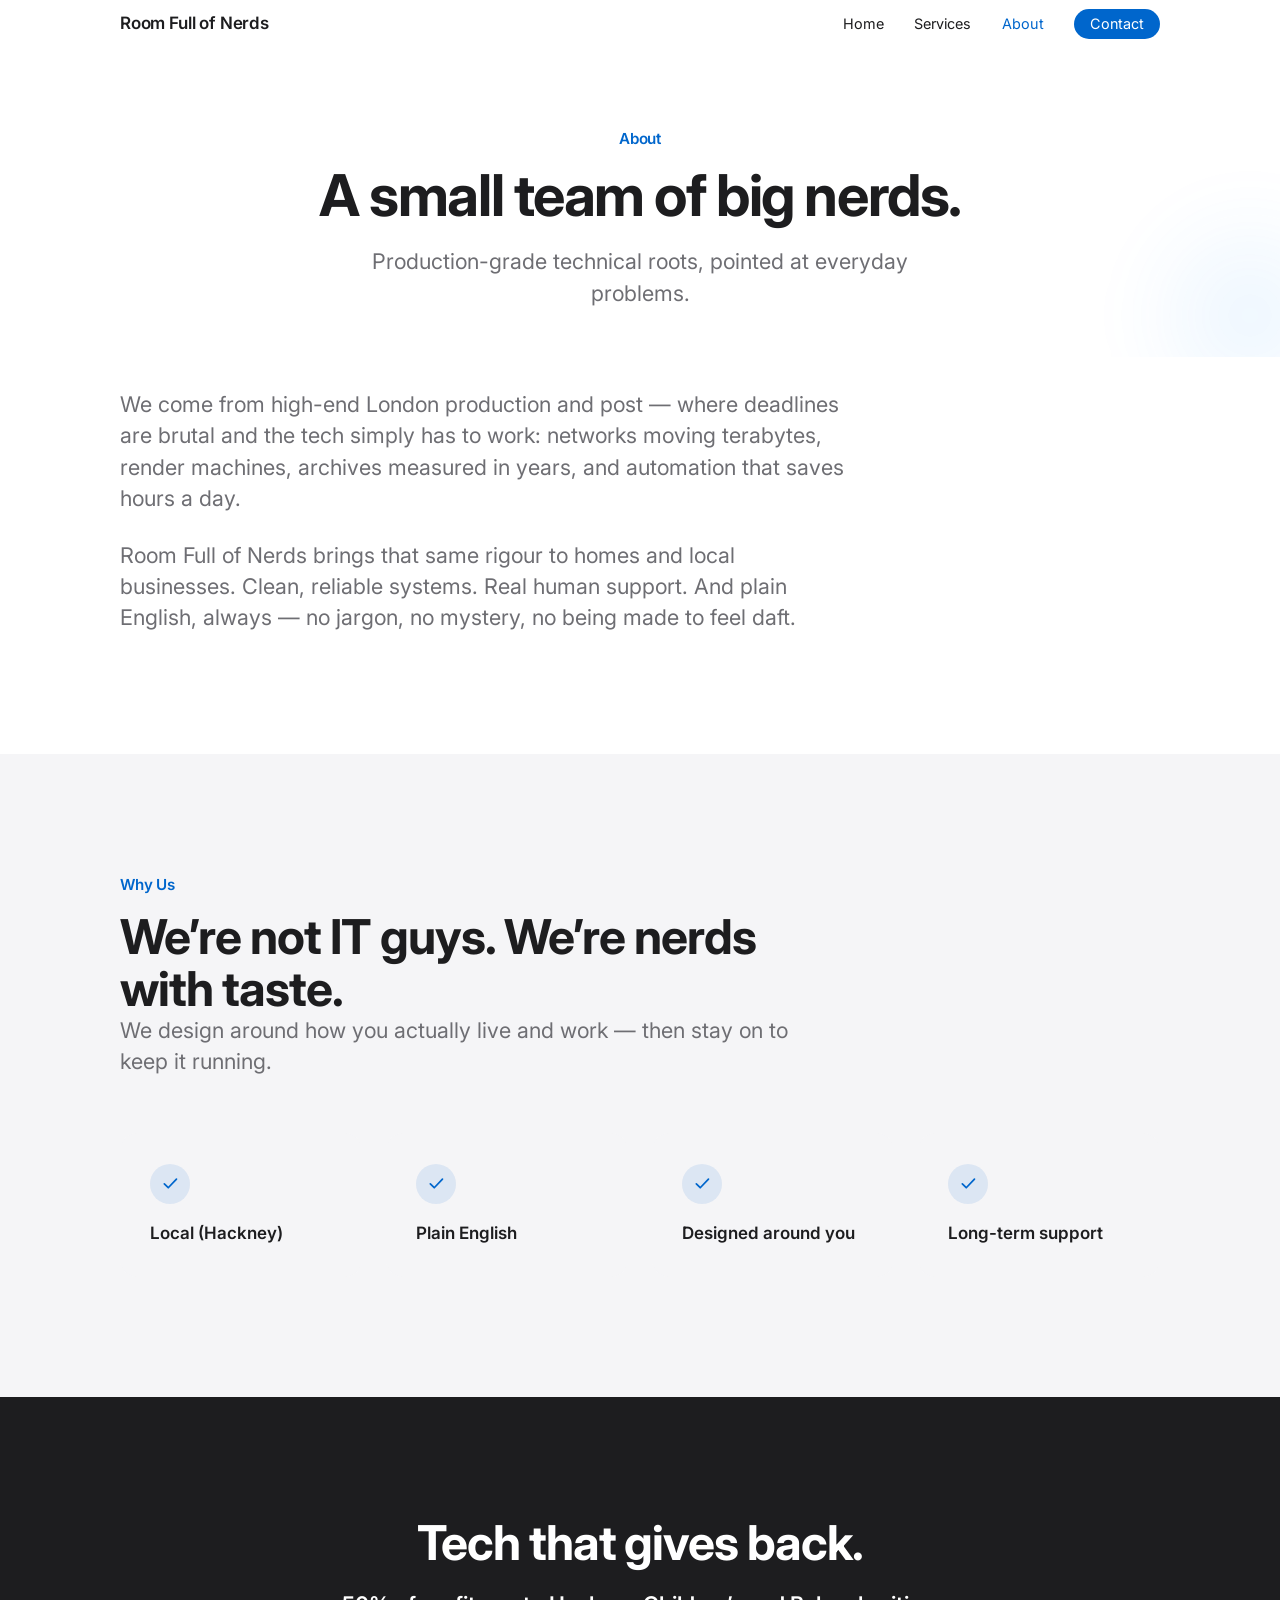
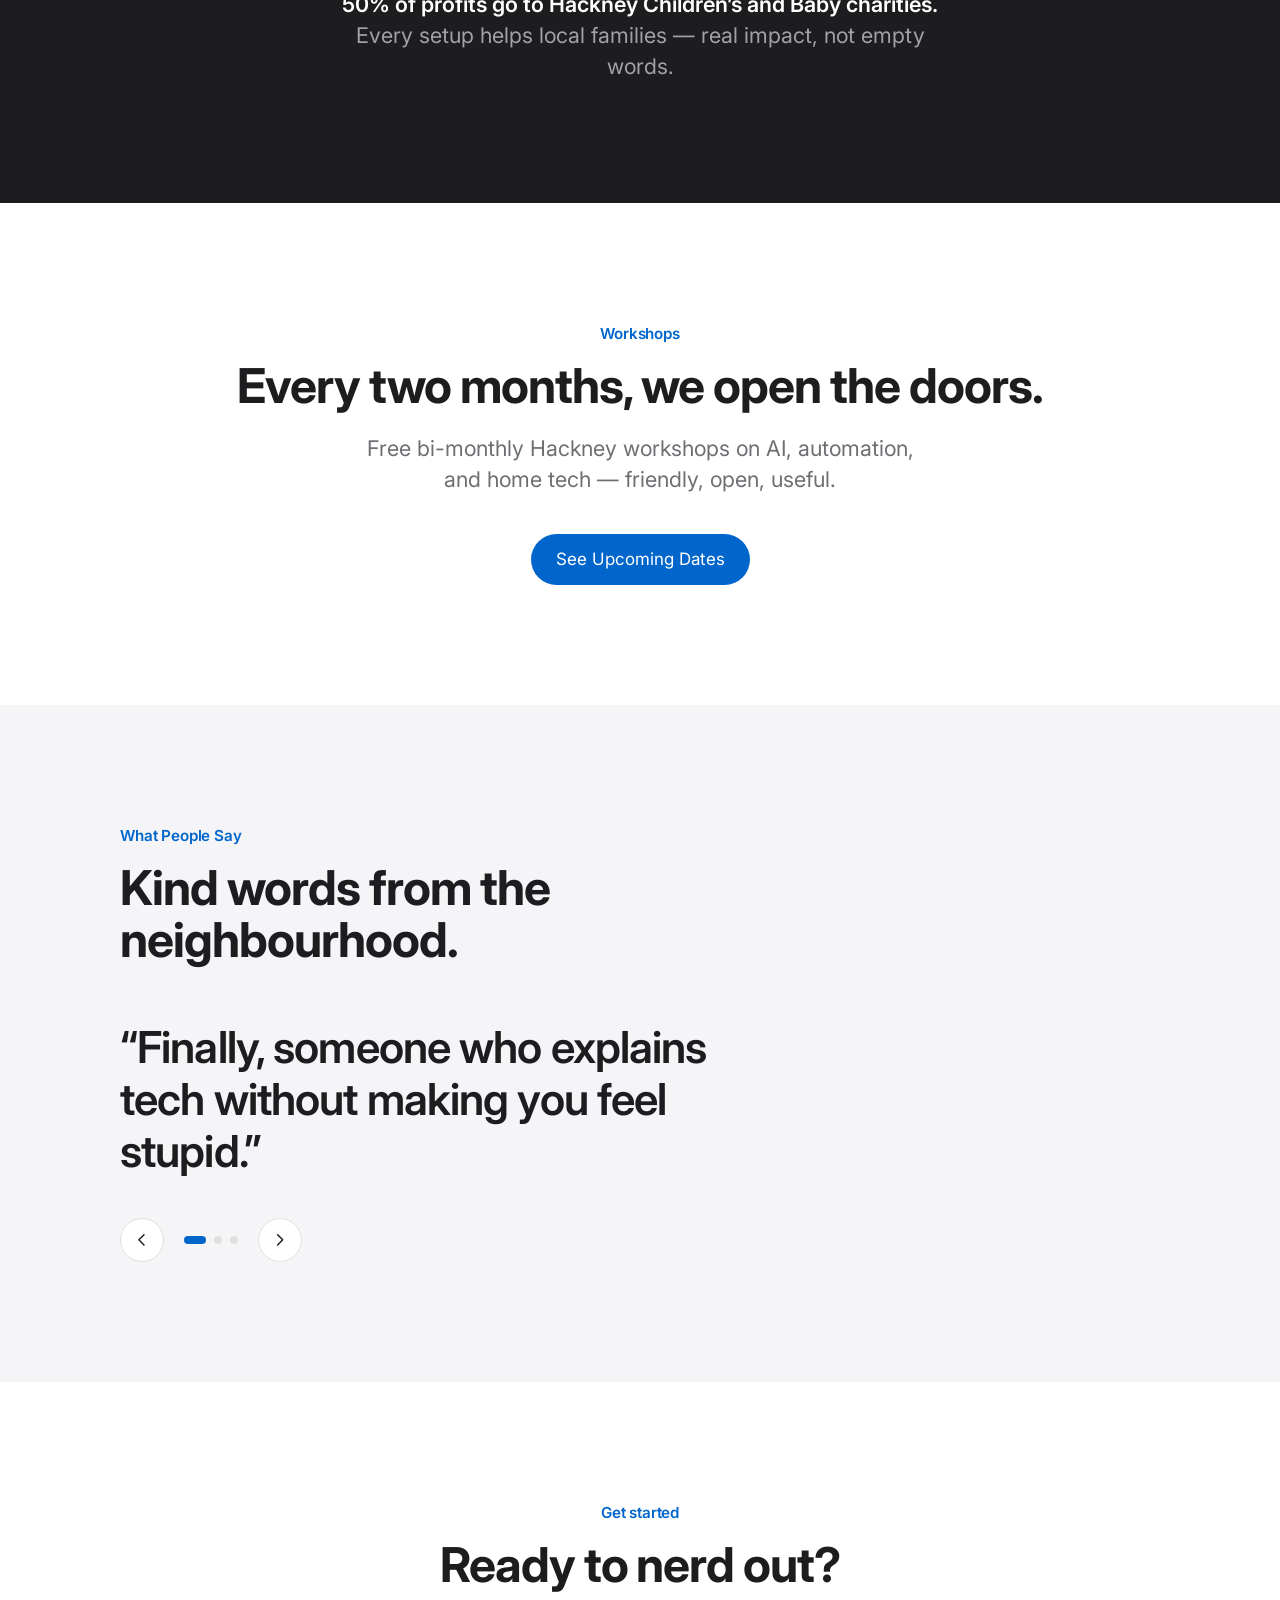
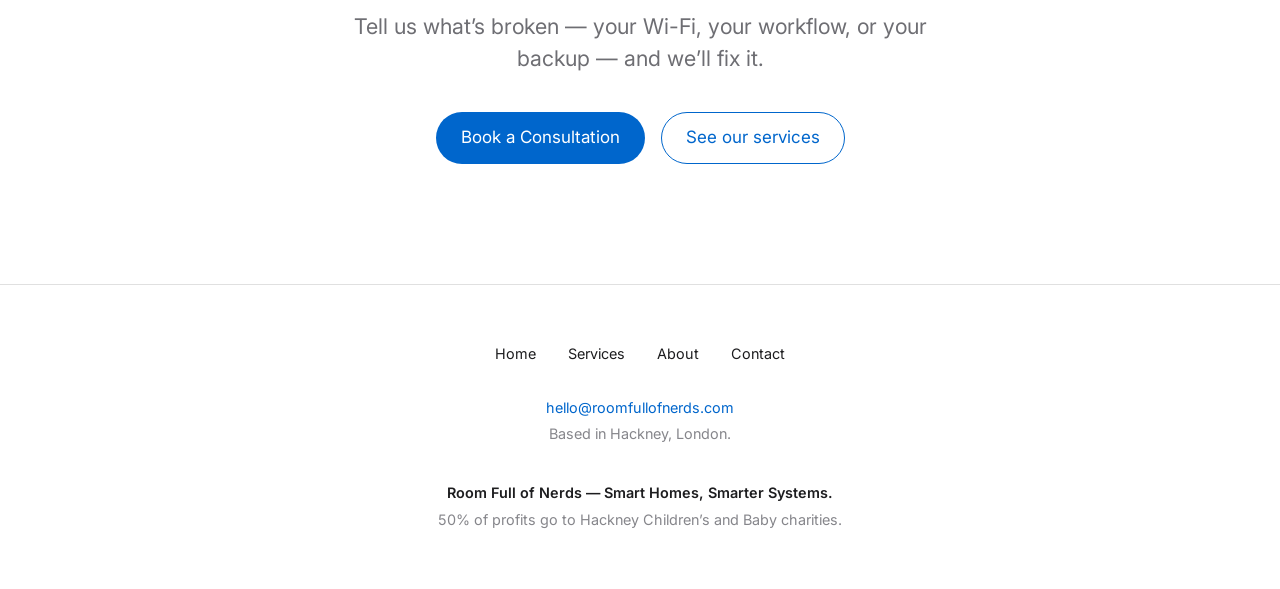
==== about.html @ 103b5fba "Multi-page rebuild: expanded services (archiving, workstations, custom apps, AI), scroll-driven moti" ====
<!DOCTYPE html>
<html lang="en-GB">
<head>
<meta charset="UTF-8">
<meta name="viewport" content="width=device-width, initial-scale=1.0">
<title>About — Room Full of Nerds</title>
<meta name="description" content="A small Hackney team with production-grade technical roots — networks, storage, archiving, workstations and automation — now serving homes and local businesses.">
<link rel="preconnect" href="https://fonts.googleapis.com">
<link rel="preconnect" href="https://fonts.gstatic.com" crossorigin>
<link href="https://fonts.googleapis.com/css2?family=Inter:wght@400;600;700&display=swap" rel="stylesheet">
<link rel="stylesheet" href="styles.css">
</head>
<body>
<div class="scroll-progress" aria-hidden="true"></div>

<nav class="site-nav" aria-label="Main">
  <div class="container">
    <a href="index.html" class="logo">Room Full of Nerds</a>
    <button class="nav-toggle" type="button" aria-expanded="false" aria-controls="nav-links">Menu</button>
    <ul class="nav-links" id="nav-links">
      <li><a href="index.html">Home</a></li>
      <li><a href="services.html">Services</a></li>
      <li><a href="about.html" class="active">About</a></li>
      <li><a href="contact.html" class="nav-cta">Contact</a></li>
    </ul>
  </div>
</nav>

<main>

  <header class="page-header">
    <div class="orb orb-2" data-parallax="0.16" aria-hidden="true"></div>
    <div class="container" style="position: relative; z-index: 2">
      <p class="eyebrow" data-reveal>About</p>
      <h1 data-reveal>A small team of big nerds.</h1>
      <p class="lead" data-reveal>Production-grade technical roots, pointed at everyday problems.</p>
    </div>
  </header>

  <section class="bg-canvas" style="padding-top: 2rem">
    <div class="container">
      <div style="max-width: 46rem">
        <p class="lead" data-reveal="left" style="margin-bottom: 1.6rem">We come from high-end London production and post — where deadlines are brutal and the tech simply has to work: networks moving terabytes, render machines, archives measured in years, and automation that saves hours a day.</p>
        <p class="lead" data-reveal="left">Room Full of Nerds brings that same rigour to homes and local businesses. Clean, reliable systems. Real human support. And plain English, always — no jargon, no mystery, no being made to feel daft.</p>
      </div>
    </div>
  </section>

  <section class="bg-parchment">
    <div class="container">
      <div class="section-head" data-reveal>
        <p class="eyebrow">Why Us</p>
        <h2>We’re not IT guys. We’re nerds with taste.</h2>
        <p class="lead">We design around how you actually live and work — then stay on to keep it running.</p>
      </div>
      <ul class="highlights" data-reveal-group>
        <li class="highlight-item">
          <span class="tick"><svg viewBox="0 0 24 24" fill="none" stroke="currentColor" stroke-width="2" stroke-linecap="round" stroke-linejoin="round" aria-hidden="true"><path d="M5 12.5l4.5 4.5L19 7"/></svg></span>
          <span>Local (Hackney)</span>
        </li>
        <li class="highlight-item">
          <span class="tick"><svg viewBox="0 0 24 24" fill="none" stroke="currentColor" stroke-width="2" stroke-linecap="round" stroke-linejoin="round" aria-hidden="true"><path d="M5 12.5l4.5 4.5L19 7"/></svg></span>
          <span>Plain English</span>
        </li>
        <li class="highlight-item">
          <span class="tick"><svg viewBox="0 0 24 24" fill="none" stroke="currentColor" stroke-width="2" stroke-linecap="round" stroke-linejoin="round" aria-hidden="true"><path d="M5 12.5l4.5 4.5L19 7"/></svg></span>
          <span>Designed around you</span>
        </li>
        <li class="highlight-item">
          <span class="tick"><svg viewBox="0 0 24 24" fill="none" stroke="currentColor" stroke-width="2" stroke-linecap="round" stroke-linejoin="round" aria-hidden="true"><path d="M5 12.5l4.5 4.5L19 7"/></svg></span>
          <span>Long-term support</span>
        </li>
      </ul>
    </div>
  </section>

  <section class="tile-section on-dark">
    <div class="container" data-reveal>
      <h2>Tech that gives back.</h2>
      <p class="lead"><strong>50% of profits go to Hackney Children’s and Baby charities.</strong> Every setup helps local families — real impact, not empty words.</p>
    </div>
  </section>

  <section class="band bg-canvas">
    <div class="container" data-reveal>
      <p class="eyebrow">Workshops</p>
      <h2>Every two months, we open the doors.</h2>
      <p class="lead">Free bi-monthly Hackney workshops on AI, automation, and home tech — friendly, open, useful.</p>
      <!-- TODO: link to the real dates page (Luma / Eventbrite / Meetup) -->
      <a href="contact.html" class="btn btn-primary">See Upcoming Dates</a>
    </div>
  </section>

  <section class="bg-parchment">
    <div class="container">
      <div class="section-head" data-reveal>
        <p class="eyebrow">What People Say</p>
        <h2>Kind words from the neighbourhood.</h2>
      </div>
      <!-- PLACEHOLDER COPY. Replace with real client quotes (first name + area) before launch. -->
      <div class="carousel" role="region" aria-roledescription="carousel" aria-label="Testimonials" data-reveal>
        <div class="carousel-track" tabindex="0">
          <figure class="slide" role="group" aria-roledescription="slide" aria-label="1 of 3">
            <blockquote>“Finally, someone who explains tech without making you feel stupid.”</blockquote>
          </figure>
          <figure class="slide" role="group" aria-roledescription="slide" aria-label="2 of 3">
            <blockquote>“They fixed our Wi-Fi and taught us AI in one afternoon.”</blockquote>
          </figure>
          <figure class="slide" role="group" aria-roledescription="slide" aria-label="3 of 3">
            <blockquote>“Hackney needed this — local, human, and actually useful.”</blockquote>
          </figure>
        </div>
        <div class="carousel-controls">
          <button class="carousel-btn" type="button" data-dir="-1" aria-label="Previous quote"><svg viewBox="0 0 24 24" fill="none" stroke="currentColor" stroke-width="2" stroke-linecap="round" stroke-linejoin="round" aria-hidden="true"><path d="M15 5l-7 7 7 7"/></svg></button>
          <div class="carousel-dots">
            <button type="button" aria-label="Quote 1" aria-current="true"></button>
            <button type="button" aria-label="Quote 2" aria-current="false"></button>
            <button type="button" aria-label="Quote 3" aria-current="false"></button>
          </div>
          <button class="carousel-btn" type="button" data-dir="1" aria-label="Next quote"><svg viewBox="0 0 24 24" fill="none" stroke="currentColor" stroke-width="2" stroke-linecap="round" stroke-linejoin="round" aria-hidden="true"><path d="M9 5l7 7-7 7"/></svg></button>
        </div>
      </div>
    </div>
  </section>

  <section class="band bg-canvas">
    <div class="container" data-reveal>
      <p class="eyebrow">Get started</p>
      <h2>Ready to nerd out?</h2>
      <p class="lead">Tell us what’s broken — your Wi-Fi, your workflow, or your backup — and we’ll fix it.</p>
      <div class="button-group" style="justify-content: center">
        <a href="contact.html" class="btn btn-primary">Book a Consultation</a>
        <a href="services.html" class="btn btn-outline">See our services</a>
      </div>
    </div>
  </section>

</main>

<footer>
  <div class="container">
    <nav aria-label="Footer">
      <ul class="footer-links">
        <li><a href="index.html">Home</a></li>
        <li><a href="services.html">Services</a></li>
        <li><a href="about.html">About</a></li>
        <li><a href="contact.html">Contact</a></li>
      </ul>
    </nav>
    <p><a class="footer-email" href="mailto:hello@roomfullofnerds.com">hello@roomfullofnerds.com</a></p>
    <p>Based in Hackney, London.</p>
    <p class="tagline"><strong>Room Full of Nerds — Smart Homes, Smarter Systems.</strong><br>50% of profits go to Hackney Children’s and Baby charities.</p>
  </div>
</footer>

<script src="app.js"></script>
</body>
</html>
---- styles.css ----
/* ===== Room Full of Nerds — shared styles (Apple HIG + scroll motion) ===== */
:root {
  --blue: #0066cc;
  --blue-focus: #0071e3;
  --blue-on-dark: #2997ff;
  --ink: #1d1d1f;
  --ink-muted: #6e6e73;
  --ink-faint: #86868b;
  --canvas: #ffffff;
  --parchment: #f5f5f7;
  --pearl: #fafafc;
  --tile: #1d1d1f;
  --hairline: #e0e0e0;
  --divider: #f0f0f0;
  --on-dark: #ffffff;
  --on-dark-muted: #a1a1a6;

  --font: -apple-system, BlinkMacSystemFont, 'SF Pro Display', 'Inter', system-ui, sans-serif;
  --max: 1120px;
  --gutter: 2.5rem;
  --section-y: 7.5rem;
  --nav-h: 48px;
  --r-card: 18px;
  --r-lg: 24px;
  --pill: 999px;
  --ease: cubic-bezier(0.25, 0.1, 0.25, 1);
}

*, *::before, *::after { margin: 0; padding: 0; box-sizing: border-box; }
html { scroll-padding-top: calc(var(--nav-h) + 12px); -webkit-text-size-adjust: 100%; }
@media (prefers-reduced-motion: no-preference) { html { scroll-behavior: smooth; } }
body {
  font-family: var(--font);
  font-size: 17px;
  line-height: 1.5;
  color: var(--ink);
  background: var(--canvas);
  -webkit-font-smoothing: antialiased;
  overflow-x: hidden;
}
img { display: block; max-width: 100%; }
ul, ol { list-style: none; }
a { color: var(--blue); }
a:focus-visible, button:focus-visible, summary:focus-visible, [tabindex]:focus-visible {
  outline: 2px solid var(--blue-focus);
  outline-offset: 3px;
  border-radius: 4px;
}

.container { width: 100%; max-width: var(--max); margin: 0 auto; padding: 0 var(--gutter); }
section { position: relative; padding: var(--section-y) 0; }

h1, h2, h3 { color: var(--ink); }
h2 { font-size: clamp(2rem, 4vw, 3rem); font-weight: 700; line-height: 1.08; letter-spacing: -0.021em; }
h3 { font-size: 1.3rem; font-weight: 600; letter-spacing: -0.01em; }
.eyebrow { font-size: 0.95rem; font-weight: 600; letter-spacing: -0.01em; color: var(--blue); margin-bottom: 0.9rem; }
.lead { font-size: clamp(1.15rem, 2vw, 1.35rem); font-weight: 400; line-height: 1.45; color: var(--ink-muted); }
.section-head { max-width: 42rem; margin-bottom: 3.5rem; }

/* ===== Scroll progress bar ===== */
.scroll-progress {
  position: fixed; top: 0; left: 0;
  height: 3px; width: 100%;
  background: var(--blue);
  transform: scaleX(0); transform-origin: left;
  z-index: 1100;
  will-change: transform;
}

/* ===== Flourishing scroll reveals ===== */
[data-reveal], [data-reveal-group] > * {
  opacity: 0;
  transform: translateY(30px) scale(0.985);
  transition: opacity 0.75s var(--ease), transform 0.75s var(--ease), filter 0.75s var(--ease);
  filter: blur(6px);
}
[data-reveal="left"] { transform: translateX(-46px); }
[data-reveal="right"] { transform: translateX(46px); }
[data-reveal="up"] { transform: translateY(46px); }
[data-reveal].in, [data-reveal-group].in > * { opacity: 1; transform: none; filter: none; }
[data-reveal-group].in > *:nth-child(2) { transition-delay: 0.08s; }
[data-reveal-group].in > *:nth-child(3) { transition-delay: 0.16s; }
[data-reveal-group].in > *:nth-child(4) { transition-delay: 0.24s; }
[data-reveal-group].in > *:nth-child(5) { transition-delay: 0.32s; }
[data-reveal-group].in > *:nth-child(6) { transition-delay: 0.40s; }
[data-reveal-group].in > *:nth-child(7) { transition-delay: 0.48s; }
[data-reveal-group].in > *:nth-child(8) { transition-delay: 0.56s; }
[data-reveal-group].in > *:nth-child(9) { transition-delay: 0.64s; }

/* parallax layers get their transform from JS; keep them promoted */
[data-parallax] { will-change: transform; }

@media (prefers-reduced-motion: reduce) {
  [data-reveal], [data-reveal-group] > * { opacity: 1 !important; transform: none !important; filter: none !important; transition: none !important; }
  [data-parallax] { transform: none !important; }
  .scroll-progress { display: none; }
}

/* ===== Buttons ===== */
.button-group { display: flex; flex-wrap: wrap; gap: 1rem; }
.btn {
  display: inline-flex; align-items: center; gap: 0.5rem;
  padding: 0.75rem 1.5rem;
  border: 1px solid transparent; border-radius: var(--pill);
  font-size: 1.0625rem; font-weight: 400; text-decoration: none; cursor: pointer;
  transition: background-color 0.2s var(--ease), color 0.2s var(--ease), border-color 0.2s var(--ease), transform 0.15s var(--ease);
}
.btn:active { transform: scale(0.96); }
.btn-primary { background: var(--blue); color: #fff; }
.btn-primary:hover { background: var(--blue-focus); }
.btn-outline { background: transparent; color: var(--blue); border-color: var(--blue); }
.btn-outline:hover { background: rgba(0, 102, 204, 0.06); }
.link-cta { color: var(--blue); font-size: 1.0625rem; font-weight: 400; text-decoration: none; }
.link-cta:hover { text-decoration: underline; }
.on-dark .btn-primary { background: var(--blue); color: #fff; }
.on-dark .btn-outline { color: #fff; border-color: rgba(255, 255, 255, 0.4); }
.on-dark .btn-outline:hover { background: rgba(255, 255, 255, 0.1); border-color: #fff; }

/* ===== Nav ===== */
.site-nav {
  position: fixed; top: 0; left: 0; right: 0; z-index: 1000;
  background: rgba(255, 255, 255, 0.72);
  -webkit-backdrop-filter: saturate(180%) blur(20px);
  backdrop-filter: saturate(180%) blur(20px);
  border-bottom: 1px solid transparent;
  transition: border-color 0.3s var(--ease), background-color 0.3s var(--ease);
}
.site-nav.is-scrolled { border-bottom-color: var(--hairline); background: rgba(255, 255, 255, 0.86); }
.site-nav .container { height: var(--nav-h); display: flex; align-items: center; justify-content: space-between; }
.logo { font-size: 1.0625rem; font-weight: 600; letter-spacing: -0.01em; color: var(--ink); text-decoration: none; }
.nav-links { display: flex; align-items: center; gap: 1.9rem; }
.nav-links a { font-size: 0.9rem; font-weight: 400; color: var(--ink); text-decoration: none; transition: color 0.2s var(--ease); }
.nav-links a:hover, .nav-links a.active { color: var(--blue); }
.nav-links .nav-cta { color: #fff; background: var(--blue); border-radius: var(--pill); padding: 0.4rem 1rem; }
.nav-links .nav-cta:hover { background: var(--blue-focus); color: #fff; }
.nav-links .nav-cta.active { color: #fff; }
.nav-toggle {
  display: none; align-items: center; height: 2.25rem; padding: 0 0.9rem;
  background: transparent; border: 1px solid var(--hairline); border-radius: var(--pill);
  color: var(--ink); font: 400 0.85rem/1 var(--font); cursor: pointer;
}

/* ===== Hero ===== */
.hero { padding-top: calc(var(--nav-h) + 5rem); padding-bottom: 5rem; text-align: center; background: var(--canvas); overflow: hidden; }
.hero-inner { display: flex; flex-direction: column; align-items: center; position: relative; z-index: 2; }
.hero h1 { font-size: clamp(2.6rem, 6.2vw, 4.5rem); font-weight: 700; line-height: 1.05; letter-spacing: -0.027em; max-width: 18ch; }
.hero .lead { margin: 1.4rem 0 0; max-width: 36rem; }
.hero .button-group { margin-top: 2.2rem; justify-content: center; align-items: center; }
.hero-media {
  margin-top: 4rem; width: 100%; max-width: 980px; aspect-ratio: 3 / 1.55;
  border-radius: var(--r-lg); overflow: hidden; background: var(--parchment);
  box-shadow: 0 30px 60px -24px rgba(0, 0, 0, 0.35); position: relative;
}
.hero-media .photo-placeholder {
  position: absolute; inset: 0; display: flex; align-items: center; justify-content: center;
  padding: 1rem; font-size: 0.8rem; color: var(--ink-faint); text-align: center;
}
.hero-media img { position: relative; width: 100%; height: 120%; object-fit: cover; object-position: center 42%; }
/* decorative parallax orbs */
.orb { position: absolute; border-radius: 50%; filter: blur(30px); opacity: 0.5; z-index: 0; pointer-events: none; }
.orb-1 { width: 320px; height: 320px; top: 2rem; left: -120px; background: radial-gradient(circle, rgba(0,102,204,0.22), transparent 70%); }
.orb-2 { width: 260px; height: 260px; top: 10rem; right: -100px; background: radial-gradient(circle, rgba(41,151,255,0.18), transparent 70%); }

/* ===== Two-column cards (Residential / Commercial) ===== */
.two-column { display: grid; grid-template-columns: 1fr 1fr; gap: 1.5rem; }
.wwd-card { background: var(--canvas); border: 1px solid var(--hairline); border-radius: var(--r-card); padding: 2.25rem; }
.wwd-card .wwd-tag { font-size: 0.8rem; font-weight: 600; letter-spacing: 0.02em; text-transform: uppercase; color: var(--blue); }
.wwd-card h3 { margin: 0.5rem 0 1.25rem; font-size: 1.5rem; }
.wwd-card li { display: flex; align-items: flex-start; gap: 0.75rem; padding: 0.85rem 0; border-top: 1px solid var(--divider); font-size: 1.0625rem; }
.wwd-card li:first-of-type { border-top: 0; }
.wwd-card li svg { flex-shrink: 0; width: 1.15rem; height: 1.15rem; margin-top: 0.15rem; color: var(--blue); }

/* ===== Highlights ===== */
.highlights { display: grid; grid-template-columns: repeat(4, 1fr); gap: 1.5rem; margin-top: 3.5rem; }
.highlight-item {
  display: flex; flex-direction: column; gap: 1.1rem; padding: 1.9rem;
  background: var(--parchment); border-radius: var(--r-card);
  font-size: 1.0625rem; font-weight: 600;
}
.highlight-item .tick {
  display: flex; align-items: center; justify-content: center;
  width: 2.5rem; height: 2.5rem; border-radius: var(--pill);
  background: rgba(0, 102, 204, 0.1); color: var(--blue);
}
.highlight-item .tick svg { width: 1.3rem; height: 1.3rem; }

/* ===== Services grid (3 across) ===== */
.services-grid { display: grid; grid-template-columns: repeat(3, 1fr); gap: 1.5rem; }
.service-card {
  padding: 2.25rem; background: var(--canvas); border: 1px solid var(--hairline); border-radius: var(--r-card);
  transition: border-color 0.25s var(--ease), background-color 0.25s var(--ease), transform 0.25s var(--ease);
}
.service-card:hover { border-color: #d2d2d7; background: var(--pearl); transform: translateY(-4px); }
.service-card .icon { display: block; margin-bottom: 1.5rem; color: var(--blue); }
.service-card .icon svg { width: 2rem; height: 2rem; }
.service-card h3 { margin-bottom: 0.5rem; }
.service-card p { color: var(--ink-muted); font-size: 1.0625rem; }

/* ===== Dark statement tile ===== */
.tile-section { background: var(--tile); color: var(--on-dark); text-align: center; }
.tile-section h2 { color: var(--on-dark); margin-bottom: 1.25rem; }
.tile-section .lead { max-width: 40rem; margin: 0 auto; color: var(--on-dark-muted); }
.tile-section .lead strong { color: var(--on-dark); font-weight: 600; }

/* ===== Steps ===== */
.steps { position: relative; display: grid; grid-template-columns: repeat(4, 1fr); gap: 2rem; }
.steps::before { content: ''; position: absolute; top: 28px; left: 12%; right: 12%; height: 1px; background: var(--hairline); z-index: 0; }
.step { position: relative; z-index: 1; text-align: center; }
.step-number {
  display: flex; align-items: center; justify-content: center;
  width: 56px; height: 56px; margin: 0 auto 1.25rem; border-radius: var(--pill);
  background: var(--canvas); border: 1px solid var(--blue); color: var(--blue);
  font-size: 1.25rem; font-weight: 600;
}
.step h3 { font-size: 1.1rem; }

/* ===== Centered band ===== */
.band { text-align: center; }
.band .lead { max-width: 36rem; margin: 1.3rem auto 2.4rem; }

/* ===== Testimonials ===== */
.carousel { margin-top: 1rem; }
.carousel-track { display: flex; overflow-x: auto; scroll-snap-type: x mandatory; overscroll-behavior-x: contain; scrollbar-width: none; }
.carousel-track::-webkit-scrollbar { display: none; }
.slide { flex: 0 0 100%; scroll-snap-align: start; padding-right: 1rem; }
.slide blockquote { max-width: 24ch; font-size: clamp(1.7rem, 3.6vw, 2.75rem); font-weight: 600; line-height: 1.18; letter-spacing: -0.02em; color: var(--ink); }
.carousel-controls { display: flex; align-items: center; gap: 1.25rem; margin-top: 2.5rem; }
.carousel-btn {
  display: inline-flex; align-items: center; justify-content: center; width: 2.75rem; height: 2.75rem;
  background: var(--canvas); border: 1px solid var(--hairline); border-radius: var(--pill); color: var(--ink);
  cursor: pointer; transition: border-color 0.2s var(--ease), color 0.2s var(--ease);
}
.carousel-btn svg { width: 1.1rem; height: 1.1rem; }
.carousel-btn:hover { border-color: var(--blue); color: var(--blue); }
.carousel-dots { display: flex; gap: 0.5rem; }
.carousel-dots button { width: 8px; height: 8px; border: 0; border-radius: var(--pill); background: var(--hairline); cursor: pointer; transition: width 0.25s var(--ease), background-color 0.25s var(--ease); }
.carousel-dots button[aria-current='true'] { width: 22px; background: var(--blue); }

/* ===== FAQ ===== */
.faq-list { max-width: 46rem; }
.faq-item { border-top: 1px solid var(--hairline); }
.faq-item:last-child { border-bottom: 1px solid var(--hairline); }
.faq-item summary {
  list-style: none; cursor: pointer; padding: 1.5rem 0;
  display: flex; justify-content: space-between; align-items: center; gap: 1.5rem;
  font-size: 1.2rem; font-weight: 600; color: var(--ink);
}
.faq-item summary::-webkit-details-marker { display: none; }
.faq-item summary .plus { flex-shrink: 0; width: 1.4rem; height: 1.4rem; color: var(--blue); transition: transform 0.25s var(--ease); }
.faq-item[open] summary .plus { transform: rotate(45deg); }
.faq-item p { padding: 0 0 1.6rem; font-size: 1.0625rem; line-height: 1.6; color: var(--ink-muted); max-width: 56ch; }

/* ===== Page header (interior pages) ===== */
.page-header { padding-top: calc(var(--nav-h) + 5rem); padding-bottom: 3rem; text-align: center; }
.page-header h1 { font-size: clamp(2.4rem, 5vw, 3.6rem); font-weight: 700; letter-spacing: -0.025em; line-height: 1.05; }
.page-header .lead { margin: 1.3rem auto 0; max-width: 40rem; }

/* ===== Alternating section backgrounds ===== */
.bg-parchment { background: var(--parchment); }
.bg-canvas { background: var(--canvas); }

/* ===== Footer ===== */
footer { padding: 3.5rem 0; background: var(--canvas); border-top: 1px solid var(--hairline); color: var(--ink-faint); text-align: center; font-size: 0.9rem; line-height: 1.8; }
.footer-links { display: flex; flex-wrap: wrap; justify-content: center; gap: 0.75rem 2rem; margin-bottom: 1.75rem; }
.footer-links a { color: var(--ink); font-size: 0.9rem; text-decoration: none; }
.footer-links a:hover { color: var(--blue); }
.footer-email { color: var(--blue); text-decoration: none; }
.tagline { margin-top: 2rem; font-size: 0.9rem; line-height: 1.9; color: var(--ink-faint); }
.tagline strong { color: var(--ink); font-weight: 600; }

/* ===== Tablet ===== */
@media (max-width: 968px) {
  :root { --gutter: 1.75rem; --section-y: 5rem; }
  .section-head { margin-bottom: 2.5rem; }
  .two-column { grid-template-columns: 1fr; }
  .highlights { grid-template-columns: 1fr 1fr; }
  .services-grid { grid-template-columns: 1fr 1fr; }
  .steps { gap: 1.5rem; }
  .steps::before { display: none; }
}

/* ===== Phone ===== */
@media (max-width: 720px) {
  :root { --gutter: 1.25rem; }
  .nav-toggle { display: inline-flex; }
  .nav-links {
    display: none; position: absolute; top: 100%; left: 0; right: 0;
    flex-direction: column; align-items: stretch; gap: 0;
    padding: 0.5rem var(--gutter) 1rem;
    background: rgba(255, 255, 255, 0.96);
    -webkit-backdrop-filter: blur(20px); backdrop-filter: blur(20px);
    border-bottom: 1px solid var(--hairline);
  }
  .site-nav.is-open .nav-links { display: flex; }
  .nav-links a { padding: 0.85rem 0; border-top: 1px solid var(--divider); font-size: 1.05rem; }
  .nav-links .nav-cta { margin-top: 0.75rem; text-align: center; border-top: 0; }
  .hero-media { aspect-ratio: 3 / 2.4; }
  .highlights, .services-grid { grid-template-columns: 1fr; }
  .steps { grid-template-columns: 1fr; gap: 1rem; }
  .step { display: flex; align-items: center; gap: 1.1rem; text-align: left; }
  .step-number { flex-shrink: 0; margin: 0; }
  .orb { display: none; }
}
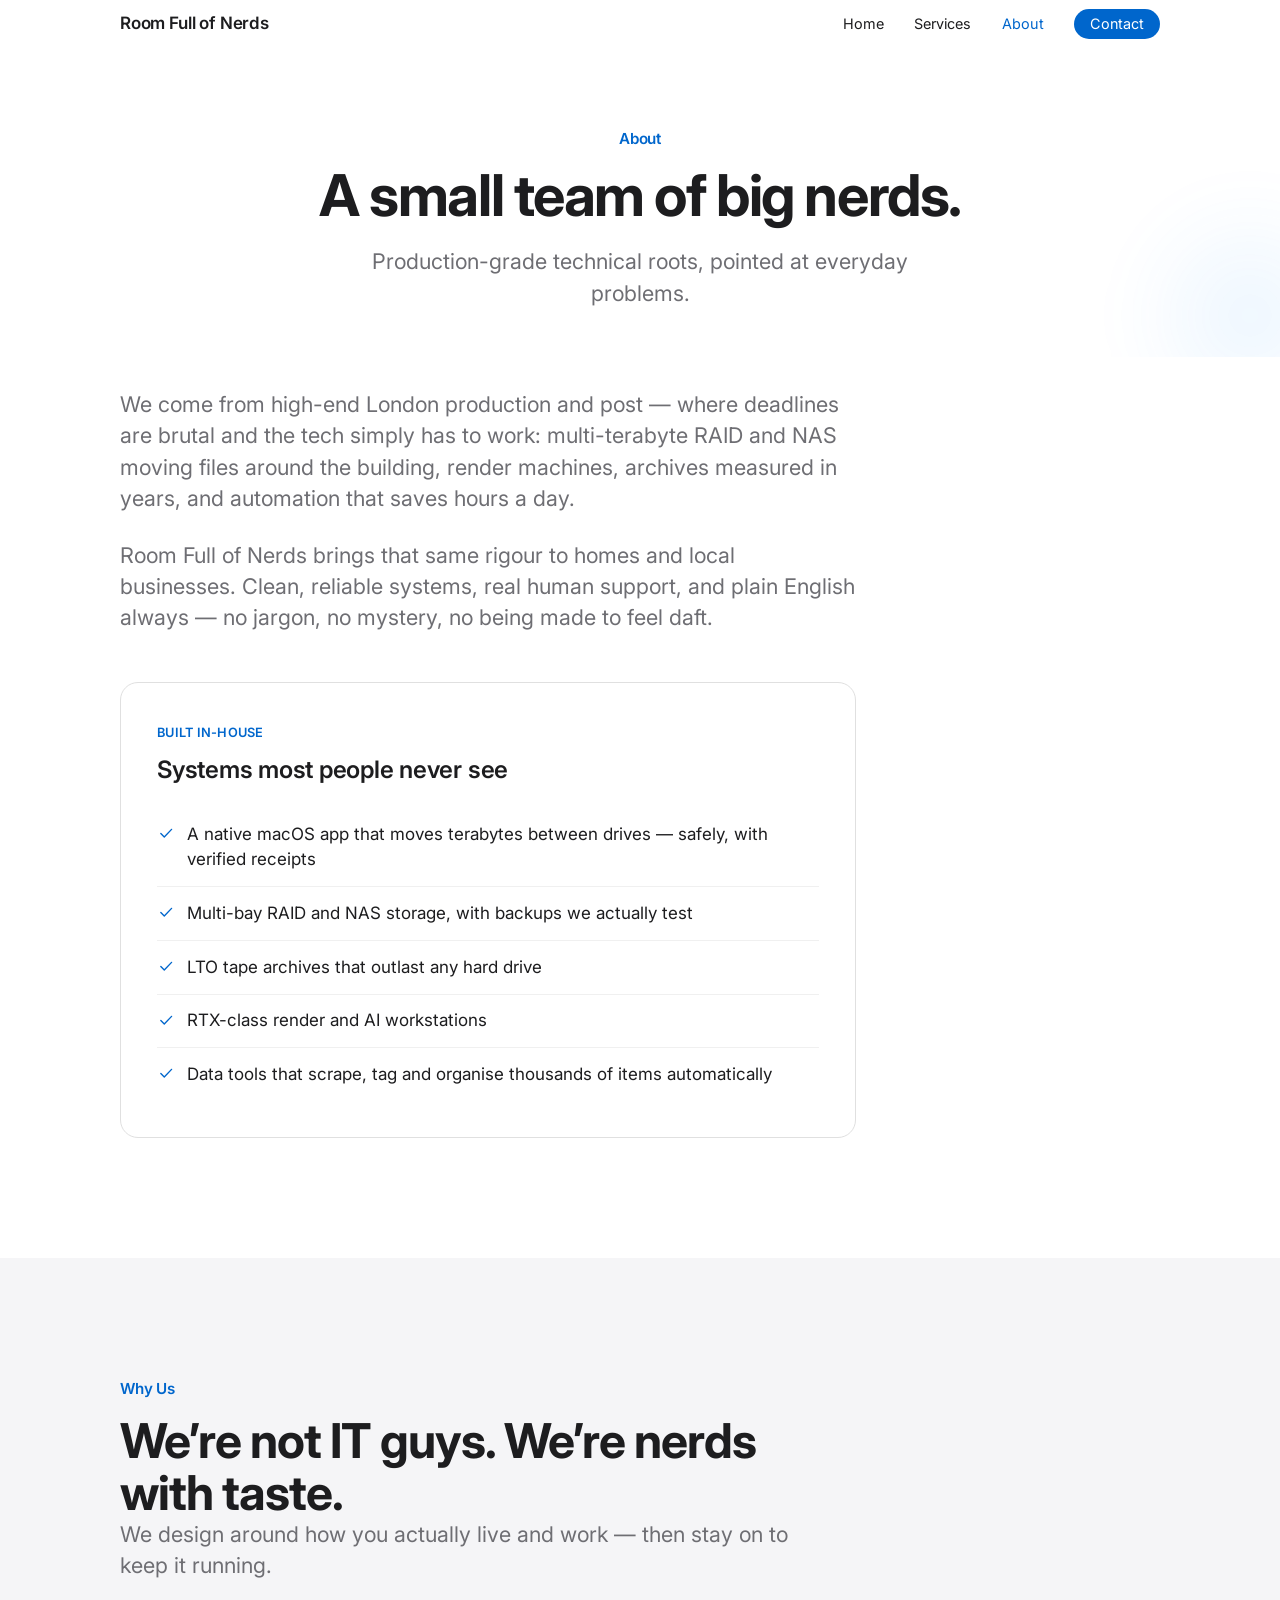
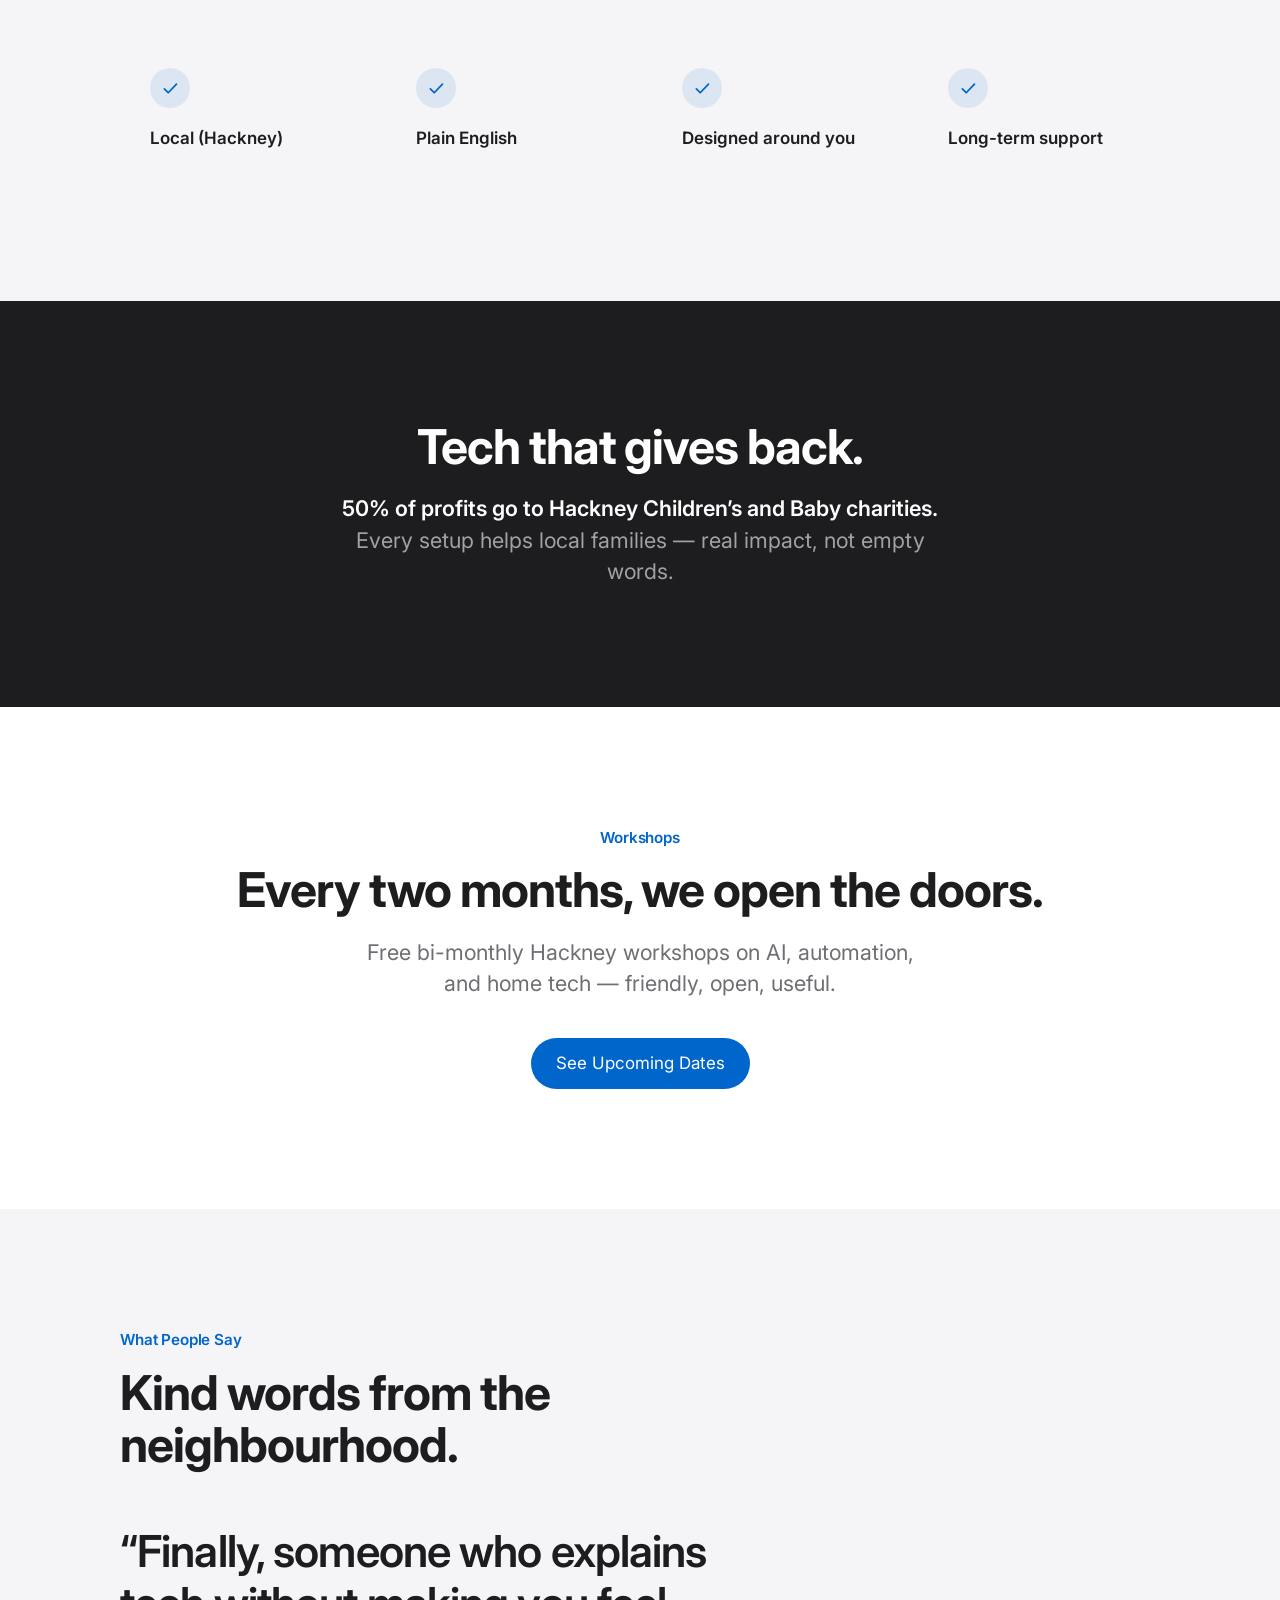
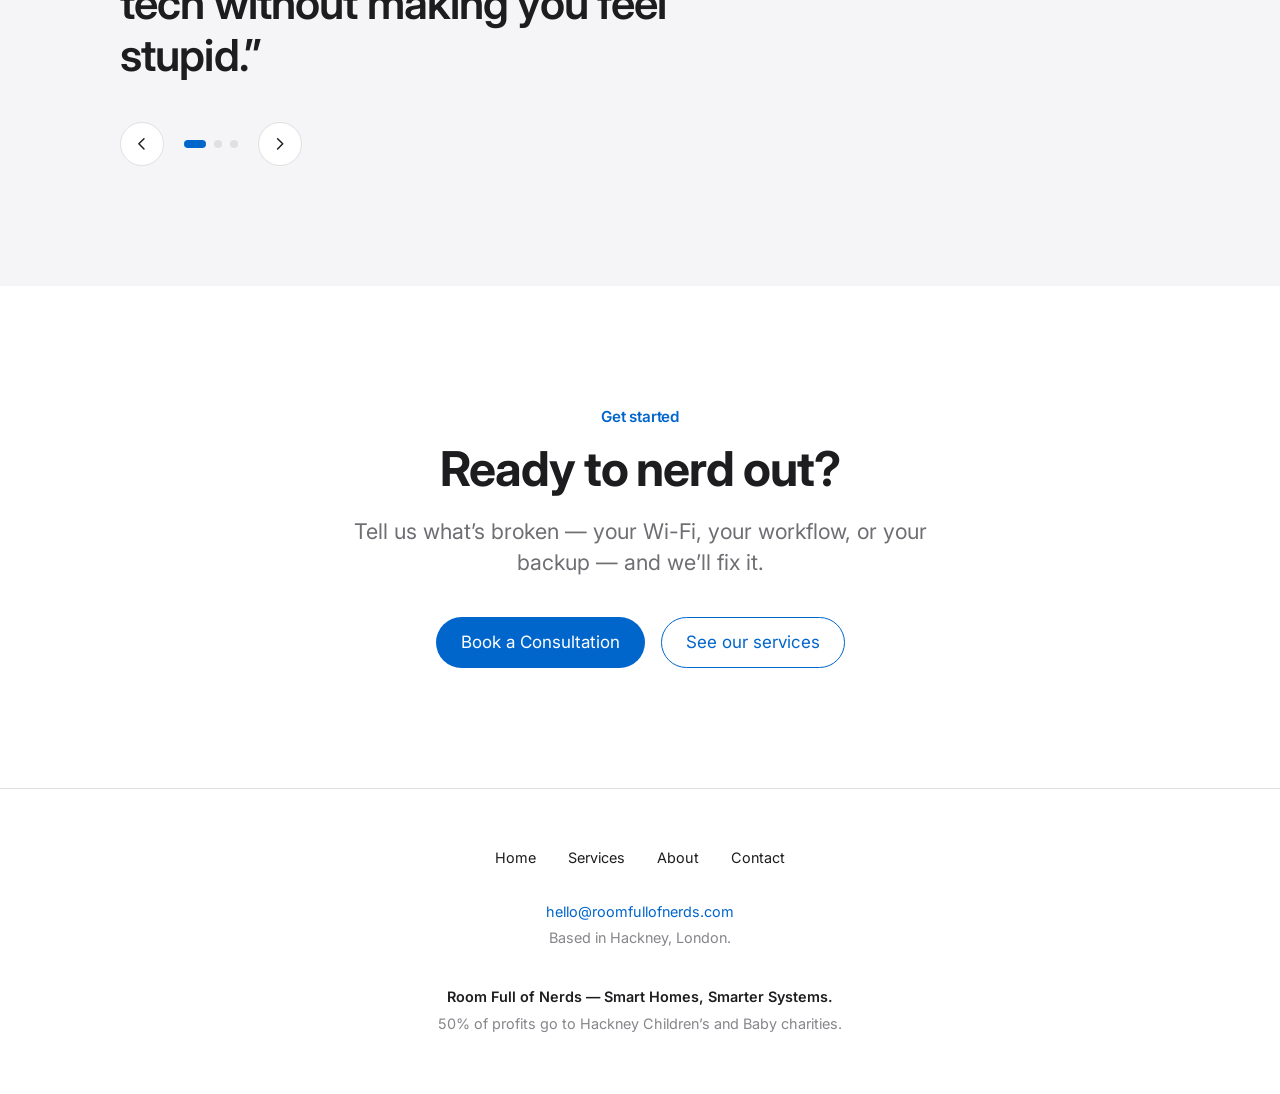
==== commit 83796e02: "Ground services/About copy in real capabilities (macOS file-mover app, RAID/NAS, LTO, RTX workstatio" ====
--- a/about.html
+++ b/about.html
@@ -40,8 +40,19 @@
   <section class="bg-canvas" style="padding-top: 2rem">
     <div class="container">
       <div style="max-width: 46rem">
-        <p class="lead" data-reveal="left" style="margin-bottom: 1.6rem">We come from high-end London production and post — where deadlines are brutal and the tech simply has to work: networks moving terabytes, render machines, archives measured in years, and automation that saves hours a day.</p>
-        <p class="lead" data-reveal="left">Room Full of Nerds brings that same rigour to homes and local businesses. Clean, reliable systems. Real human support. And plain English, always — no jargon, no mystery, no being made to feel daft.</p>
+        <p class="lead" data-reveal="left" style="margin-bottom: 1.6rem">We come from high-end London production and post — where deadlines are brutal and the tech simply has to work: multi-terabyte RAID and NAS moving files around the building, render machines, archives measured in years, and automation that saves hours a day.</p>
+        <p class="lead" data-reveal="left">Room Full of Nerds brings that same rigour to homes and local businesses. Clean, reliable systems, real human support, and plain English always — no jargon, no mystery, no being made to feel daft.</p>
+      </div>
+      <div class="wwd-card" data-reveal style="max-width: 46rem; margin-top: 3rem">
+        <span class="wwd-tag">Built in-house</span>
+        <h3>Systems most people never see</h3>
+        <ul>
+          <li><svg viewBox="0 0 24 24" fill="none" stroke="currentColor" stroke-width="1.8" stroke-linecap="round" stroke-linejoin="round" aria-hidden="true"><path d="M5 12.5l4.5 4.5L19 7"/></svg>A native macOS app that moves terabytes between drives — safely, with verified receipts</li>
+          <li><svg viewBox="0 0 24 24" fill="none" stroke="currentColor" stroke-width="1.8" stroke-linecap="round" stroke-linejoin="round" aria-hidden="true"><path d="M5 12.5l4.5 4.5L19 7"/></svg>Multi-bay RAID and NAS storage, with backups we actually test</li>
+          <li><svg viewBox="0 0 24 24" fill="none" stroke="currentColor" stroke-width="1.8" stroke-linecap="round" stroke-linejoin="round" aria-hidden="true"><path d="M5 12.5l4.5 4.5L19 7"/></svg>LTO tape archives that outlast any hard drive</li>
+          <li><svg viewBox="0 0 24 24" fill="none" stroke="currentColor" stroke-width="1.8" stroke-linecap="round" stroke-linejoin="round" aria-hidden="true"><path d="M5 12.5l4.5 4.5L19 7"/></svg>RTX-class render and AI workstations</li>
+          <li><svg viewBox="0 0 24 24" fill="none" stroke="currentColor" stroke-width="1.8" stroke-linecap="round" stroke-linejoin="round" aria-hidden="true"><path d="M5 12.5l4.5 4.5L19 7"/></svg>Data tools that scrape, tag and organise thousands of items automatically</li>
+        </ul>
       </div>
     </div>
   </section>
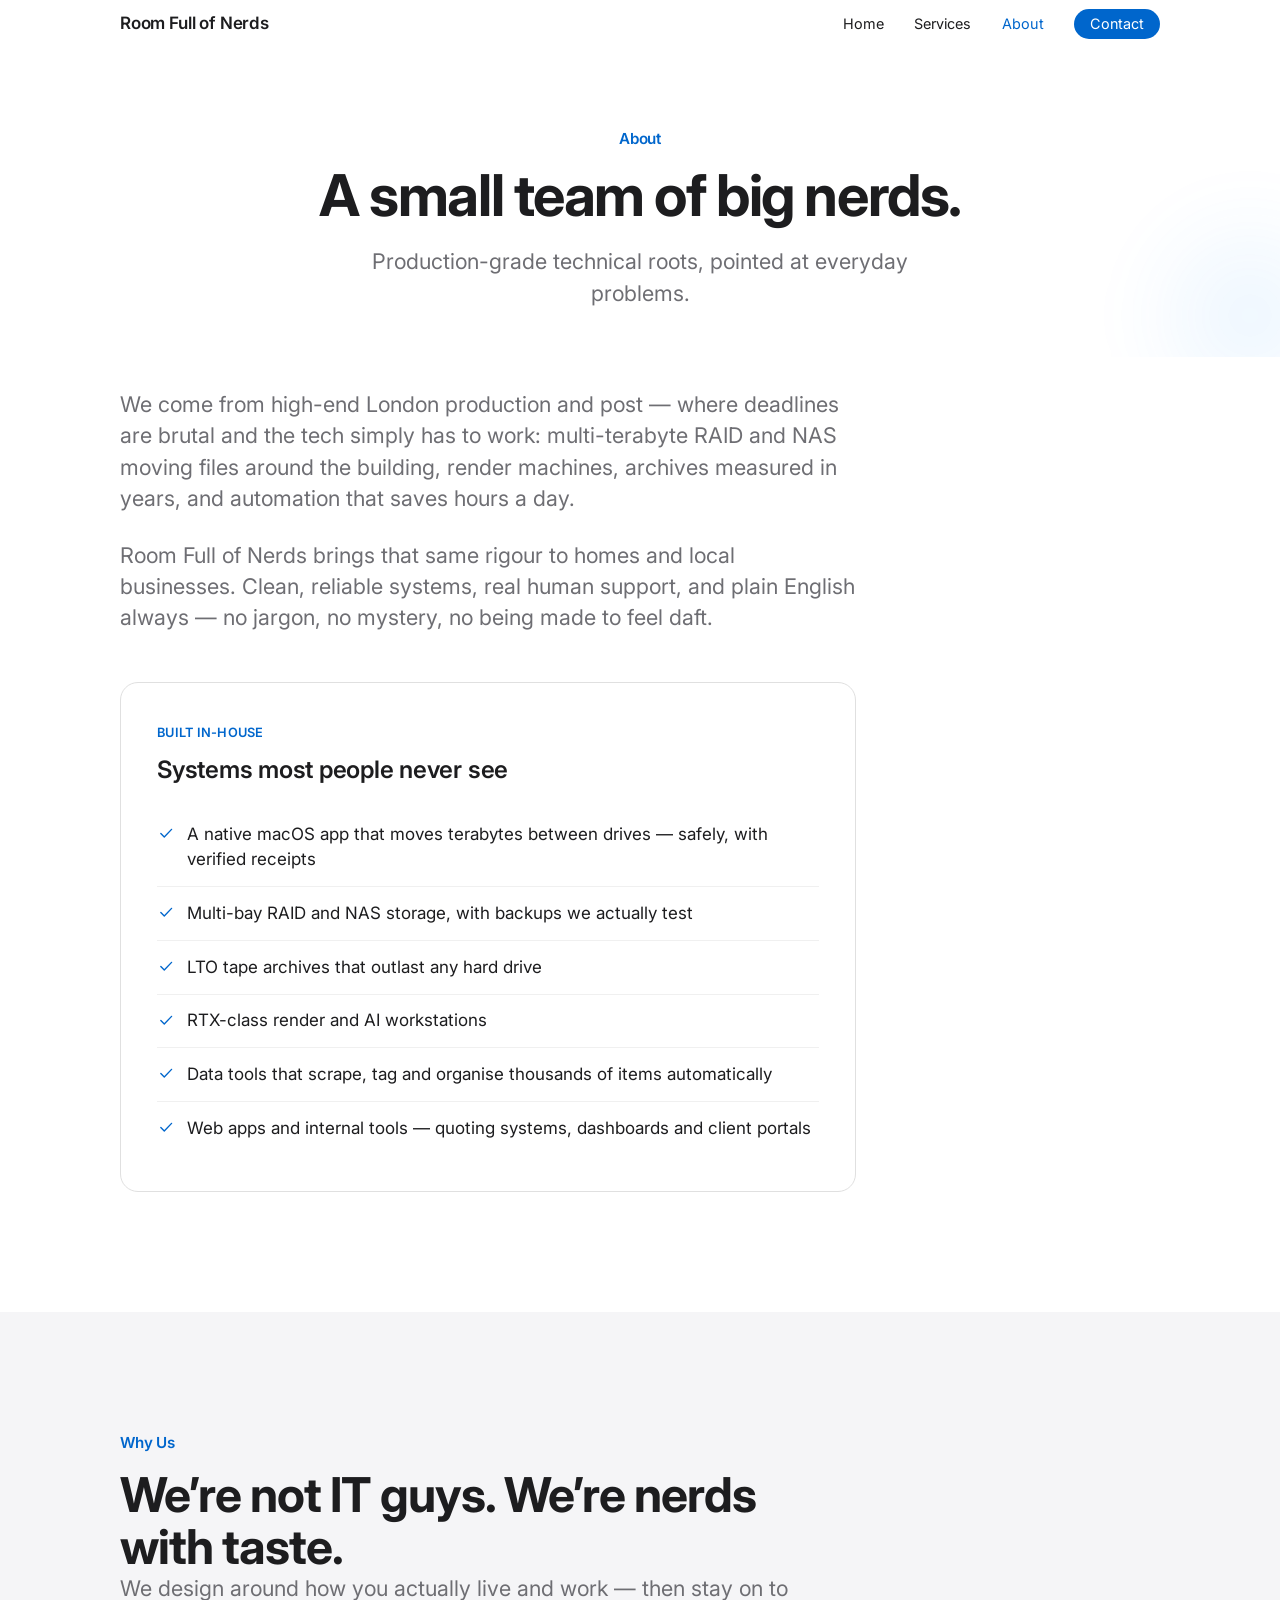
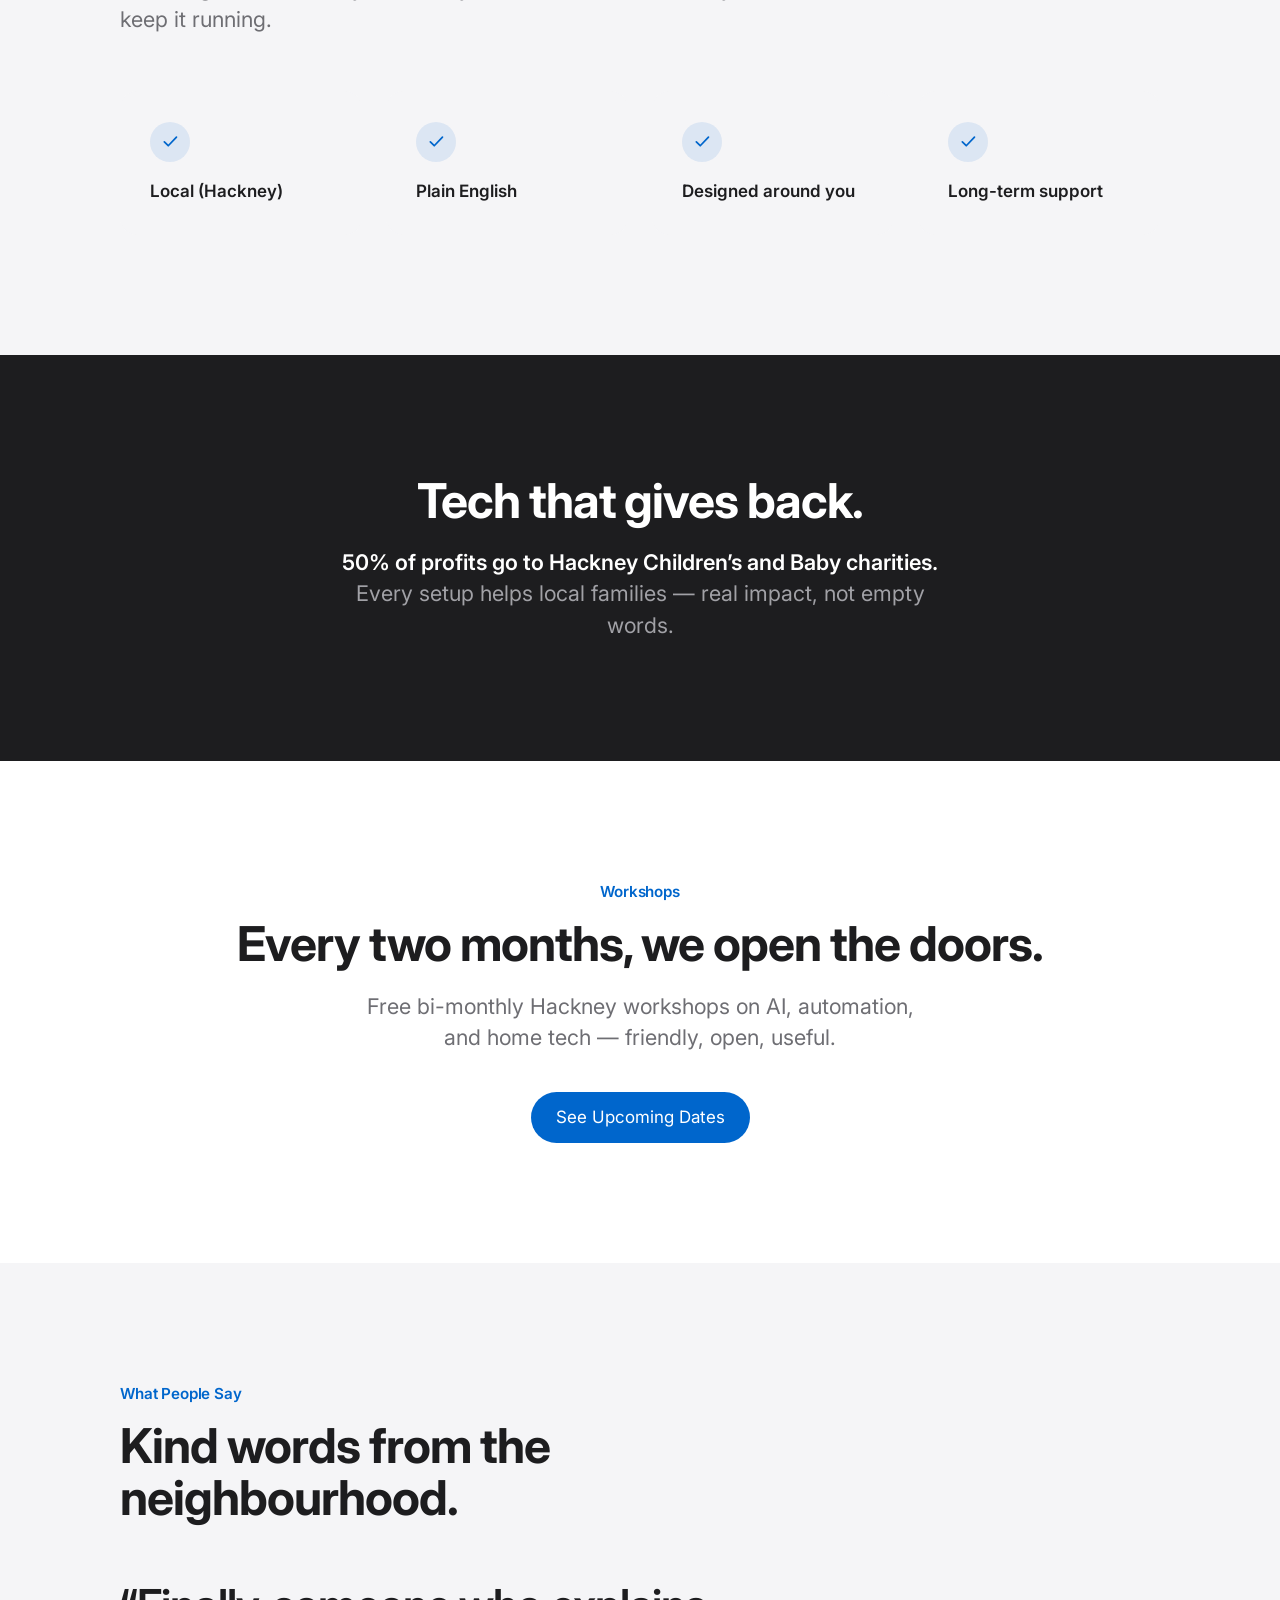
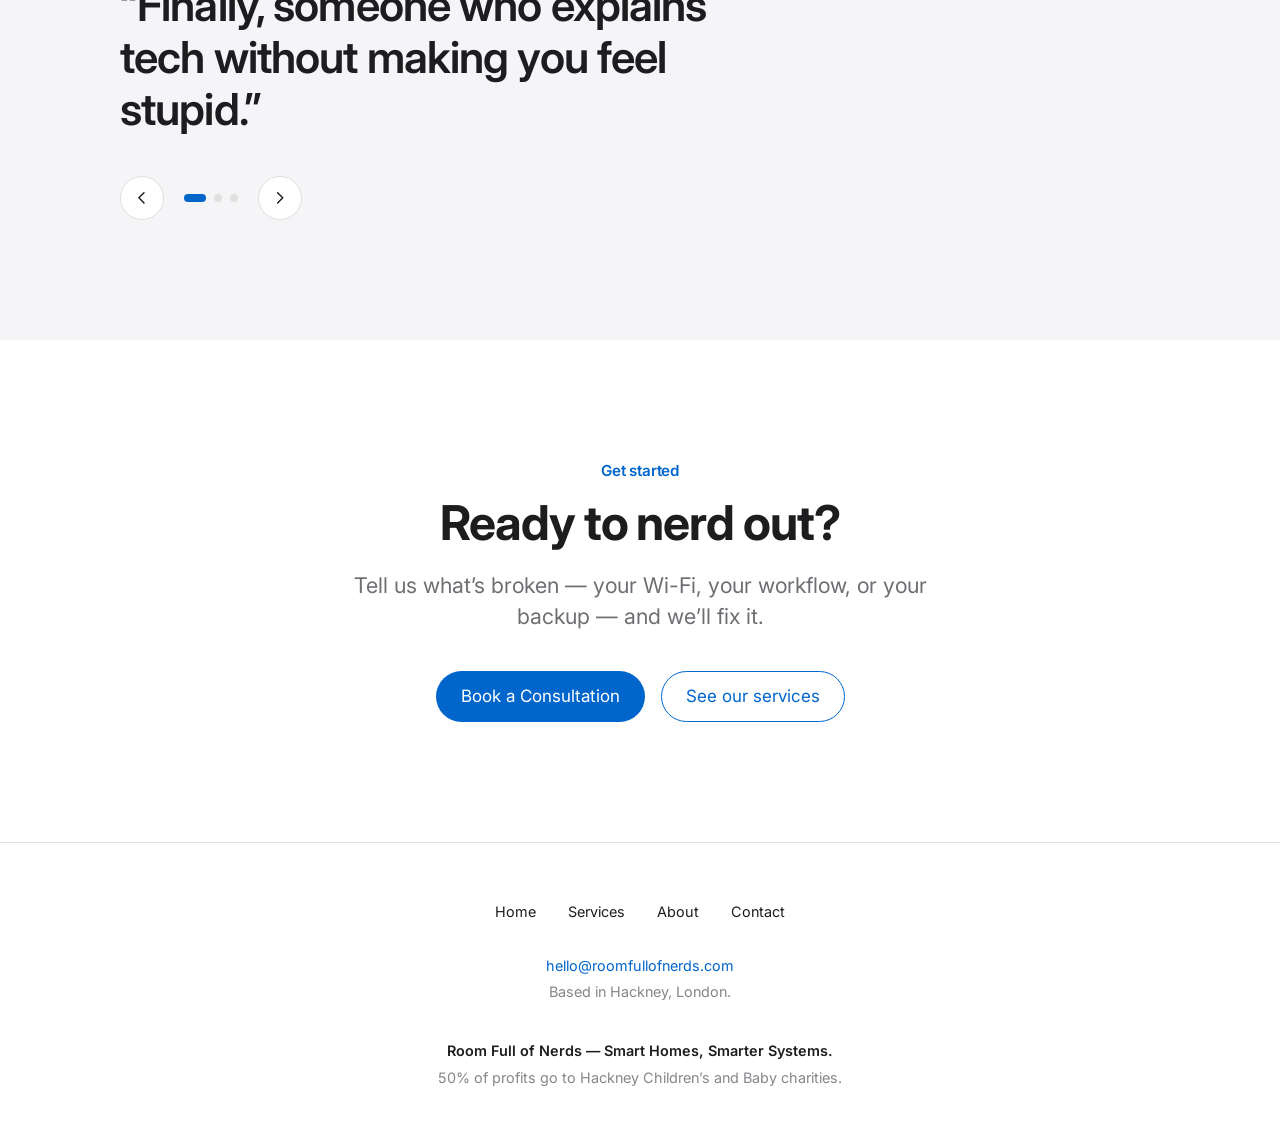
==== commit 6c2ebf19: "Broaden Custom Apps to software/web (Next.js+Supabase apps, plugins) + add web-apps line to About, f" ====
--- a/about.html
+++ b/about.html
@@ -52,6 +52,7 @@
           <li><svg viewBox="0 0 24 24" fill="none" stroke="currentColor" stroke-width="1.8" stroke-linecap="round" stroke-linejoin="round" aria-hidden="true"><path d="M5 12.5l4.5 4.5L19 7"/></svg>LTO tape archives that outlast any hard drive</li>
           <li><svg viewBox="0 0 24 24" fill="none" stroke="currentColor" stroke-width="1.8" stroke-linecap="round" stroke-linejoin="round" aria-hidden="true"><path d="M5 12.5l4.5 4.5L19 7"/></svg>RTX-class render and AI workstations</li>
           <li><svg viewBox="0 0 24 24" fill="none" stroke="currentColor" stroke-width="1.8" stroke-linecap="round" stroke-linejoin="round" aria-hidden="true"><path d="M5 12.5l4.5 4.5L19 7"/></svg>Data tools that scrape, tag and organise thousands of items automatically</li>
+          <li><svg viewBox="0 0 24 24" fill="none" stroke="currentColor" stroke-width="1.8" stroke-linecap="round" stroke-linejoin="round" aria-hidden="true"><path d="M5 12.5l4.5 4.5L19 7"/></svg>Web apps and internal tools — quoting systems, dashboards and client portals</li>
         </ul>
       </div>
     </div>
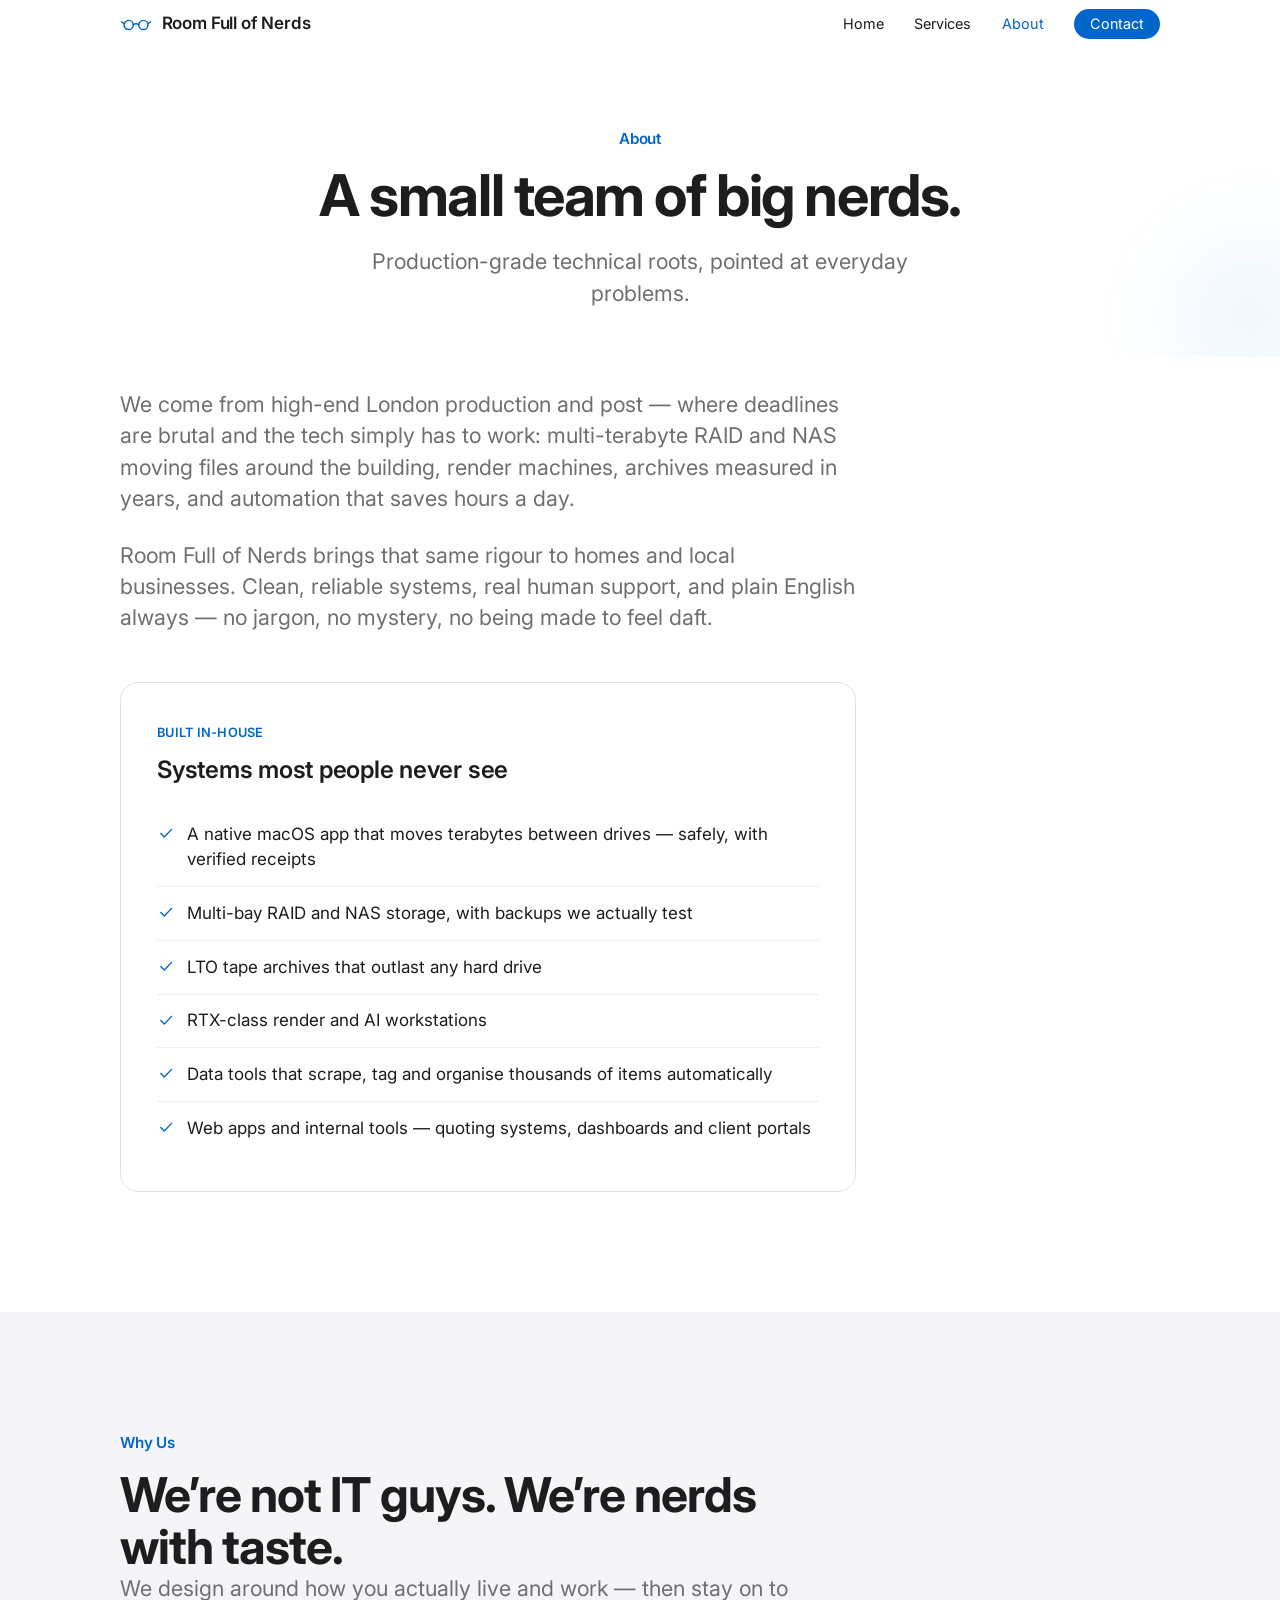
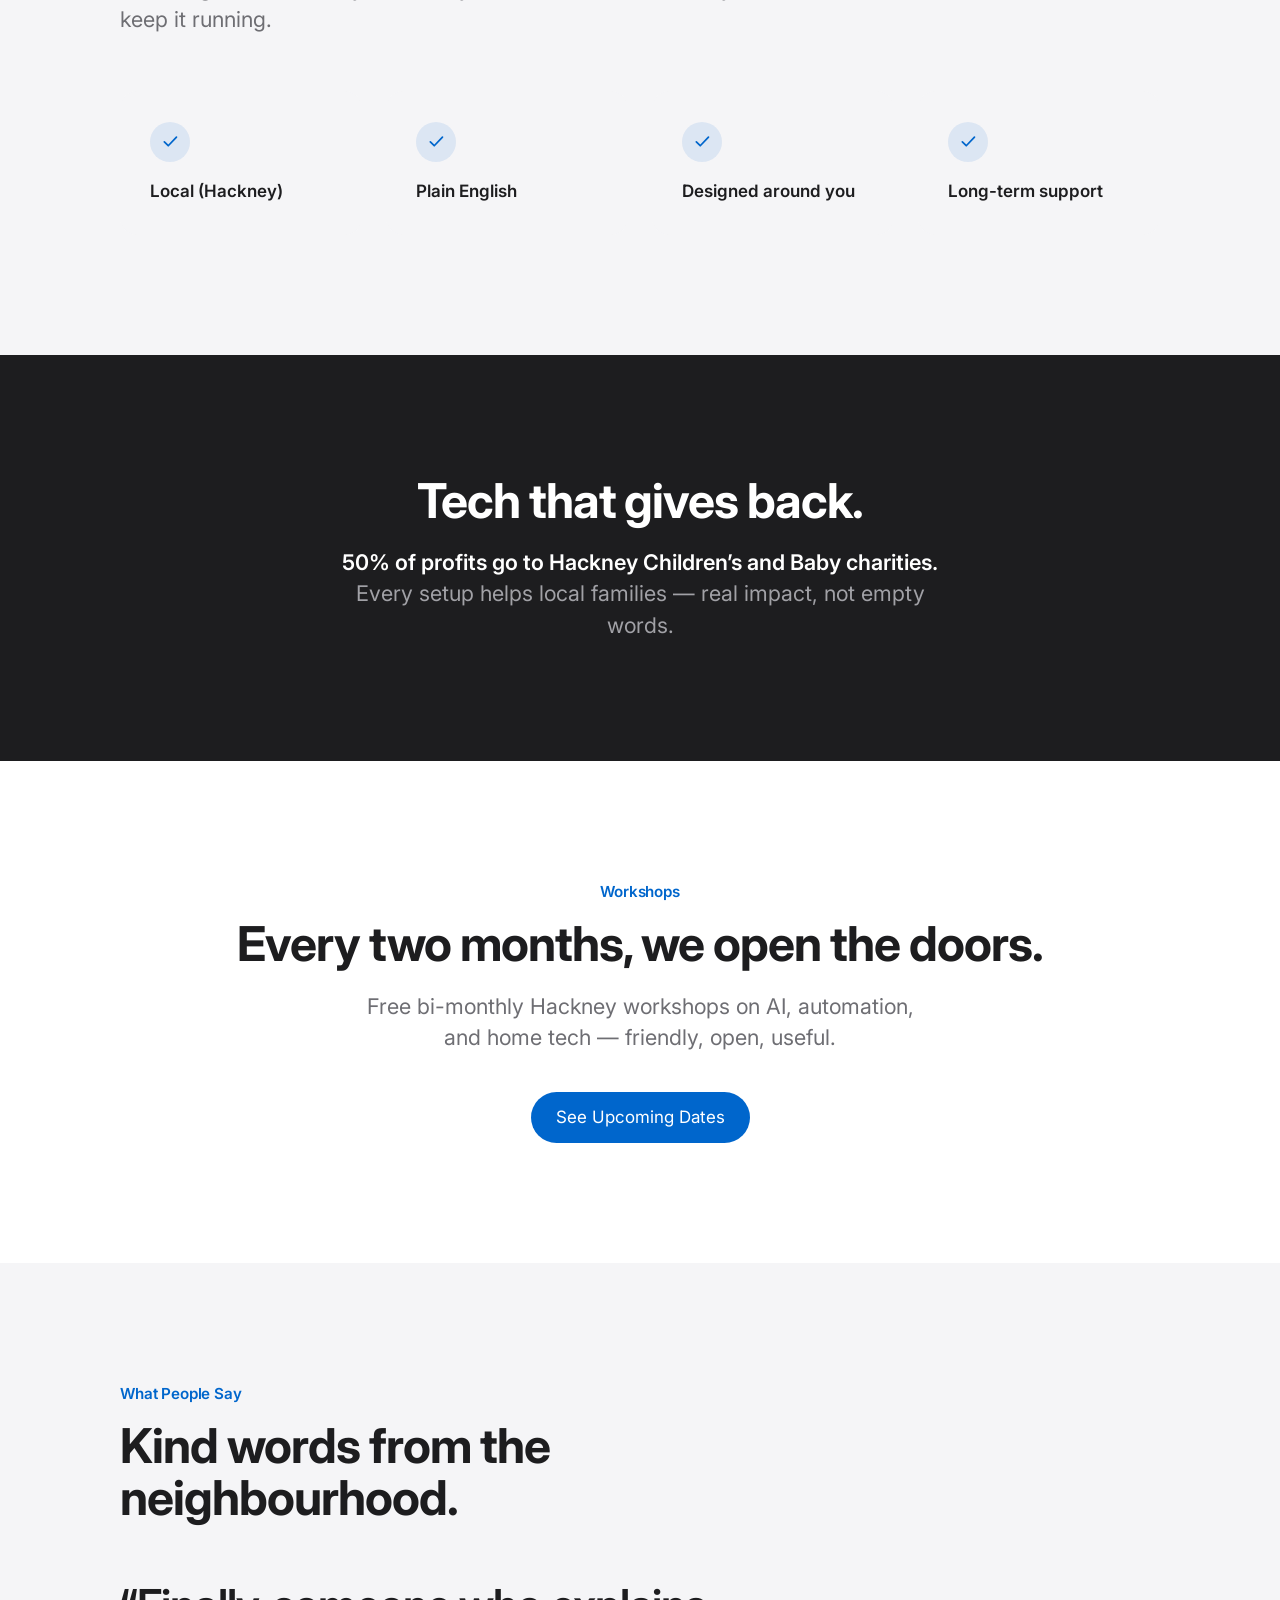
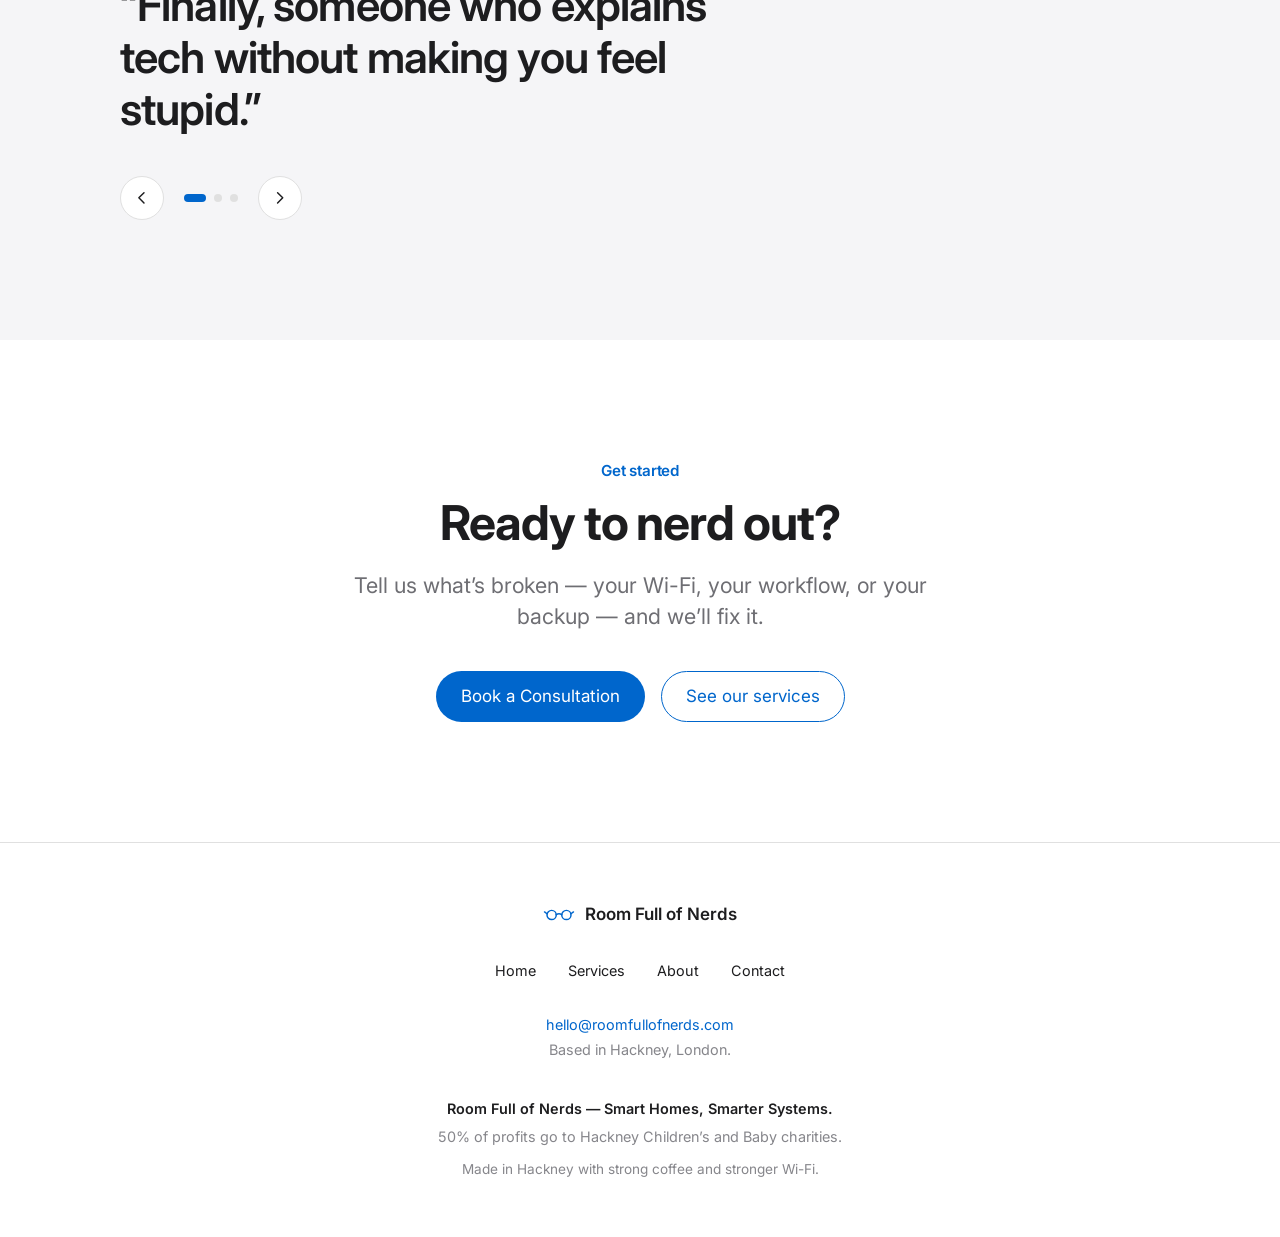
==== commit 57b49a73: "Brand rollout: nerd-glasses mark + lockup, favicon, footer brand, a wink on hover, and a playful sig" ====
--- a/about.html
+++ b/about.html
@@ -8,6 +8,7 @@
 <link rel="preconnect" href="https://fonts.googleapis.com">
 <link rel="preconnect" href="https://fonts.gstatic.com" crossorigin>
 <link href="https://fonts.googleapis.com/css2?family=Inter:wght@400;600;700&display=swap" rel="stylesheet">
+<link rel="icon" href="data:image/svg+xml,%3Csvg%20xmlns='http://www.w3.org/2000/svg'%20viewBox='0%200%2032%2032'%3E%3Cg%20fill='none'%20stroke='%230066cc'%20stroke-width='2.6'%20stroke-linecap='round'%20stroke-linejoin='round'%3E%3Ccircle%20cx='11'%20cy='17'%20r='5.5'/%3E%3Ccircle%20cx='21'%20cy='17'%20r='5.5'/%3E%3Cpath%20d='M15.5%2016.5q1.5-1.2%203%200'/%3E%3Cpath%20d='M5.5%2015%203%2013'/%3E%3Cpath%20d='M26.5%2015%2029%2013'/%3E%3C/g%3E%3C/svg%3E">
 <link rel="stylesheet" href="styles.css">
 </head>
 <body>
@@ -15,7 +16,10 @@
 
 <nav class="site-nav" aria-label="Main">
   <div class="container">
-    <a href="index.html" class="logo">Room Full of Nerds</a>
+    <a href="index.html" class="logo" aria-label="Room Full of Nerds — home">
+      <span class="logo-mark" aria-hidden="true"><svg viewBox="0 0 52 24" fill="none" stroke="currentColor" stroke-width="2.4" stroke-linecap="round" stroke-linejoin="round"><circle class="lens-l" cx="14" cy="13" r="7.5"/><circle cx="38" cy="13" r="7.5"/><path d="M21.5 12.5q4.5-3 9 0"/><path d="M6.5 11 2.5 8"/><path d="M45.5 11 49.5 8"/></svg></span>
+      <span>Room Full of Nerds</span>
+    </a>
     <button class="nav-toggle" type="button" aria-expanded="false" aria-controls="nav-links">Menu</button>
     <ul class="nav-links" id="nav-links">
       <li><a href="index.html">Home</a></li>
@@ -151,6 +155,10 @@
 
 <footer>
   <div class="container">
+    <a href="index.html" class="footer-brand" aria-label="Room Full of Nerds — home">
+      <span class="logo-mark" aria-hidden="true"><svg viewBox="0 0 52 24" fill="none" stroke="currentColor" stroke-width="2.4" stroke-linecap="round" stroke-linejoin="round"><circle class="lens-l" cx="14" cy="13" r="7.5"/><circle cx="38" cy="13" r="7.5"/><path d="M21.5 12.5q4.5-3 9 0"/><path d="M6.5 11 2.5 8"/><path d="M45.5 11 49.5 8"/></svg></span>
+      <span>Room Full of Nerds</span>
+    </a>
     <nav aria-label="Footer">
       <ul class="footer-links">
         <li><a href="index.html">Home</a></li>
@@ -162,6 +170,7 @@
     <p><a class="footer-email" href="mailto:hello@roomfullofnerds.com">hello@roomfullofnerds.com</a></p>
     <p>Based in Hackney, London.</p>
     <p class="tagline"><strong>Room Full of Nerds — Smart Homes, Smarter Systems.</strong><br>50% of profits go to Hackney Children’s and Baby charities.</p>
+    <p class="footer-quip">Made in Hackney with strong coffee and stronger Wi-Fi.</p>
   </div>
 </footer>
 
--- a/styles.css
+++ b/styles.css
@@ -127,7 +127,13 @@
 }
 .site-nav.is-scrolled { border-bottom-color: var(--hairline); background: rgba(255, 255, 255, 0.86); }
 .site-nav .container { height: var(--nav-h); display: flex; align-items: center; justify-content: space-between; }
-.logo { font-size: 1.0625rem; font-weight: 600; letter-spacing: -0.01em; color: var(--ink); text-decoration: none; }
+.logo { display: inline-flex; align-items: center; gap: 0.6rem; font-size: 1.0625rem; font-weight: 600; letter-spacing: -0.01em; color: var(--ink); text-decoration: none; }
+.logo-mark { display: inline-flex; width: 2rem; color: var(--blue); }
+.logo-mark svg { width: 100%; height: auto; overflow: visible; }
+.logo-mark .lens-l { transform-box: fill-box; transform-origin: center; }
+.logo:hover .lens-l { animation: wink 0.55s var(--ease); }
+@keyframes wink { 0%, 100% { transform: scaleY(1); } 45% { transform: scaleY(0.1); } }
+@media (prefers-reduced-motion: reduce) { .logo:hover .lens-l { animation: none; } }
 .nav-links { display: flex; align-items: center; gap: 1.9rem; }
 .nav-links a { font-size: 0.9rem; font-weight: 400; color: var(--ink); text-decoration: none; transition: color 0.2s var(--ease); }
 .nav-links a:hover, .nav-links a.active { color: var(--blue); }
@@ -261,7 +267,11 @@
 
 /* ===== Footer ===== */
 footer { padding: 3.5rem 0; background: var(--canvas); border-top: 1px solid var(--hairline); color: var(--ink-faint); text-align: center; font-size: 0.9rem; line-height: 1.8; }
+.footer-brand { display: inline-flex; align-items: center; gap: 0.6rem; justify-content: center; font-size: 1.0625rem; font-weight: 600; color: var(--ink); text-decoration: none; margin-bottom: 1.75rem; }
+.footer-brand .logo-mark { width: 2rem; color: var(--blue); }
+.footer-brand:hover .lens-l { animation: wink 0.55s var(--ease); }
 .footer-links { display: flex; flex-wrap: wrap; justify-content: center; gap: 0.75rem 2rem; margin-bottom: 1.75rem; }
+.footer-quip { margin-top: 0.4rem; font-size: 0.85rem; color: var(--ink-faint); }
 .footer-links a { color: var(--ink); font-size: 0.9rem; text-decoration: none; }
 .footer-links a:hover { color: var(--blue); }
 .footer-email { color: var(--blue); text-decoration: none; }
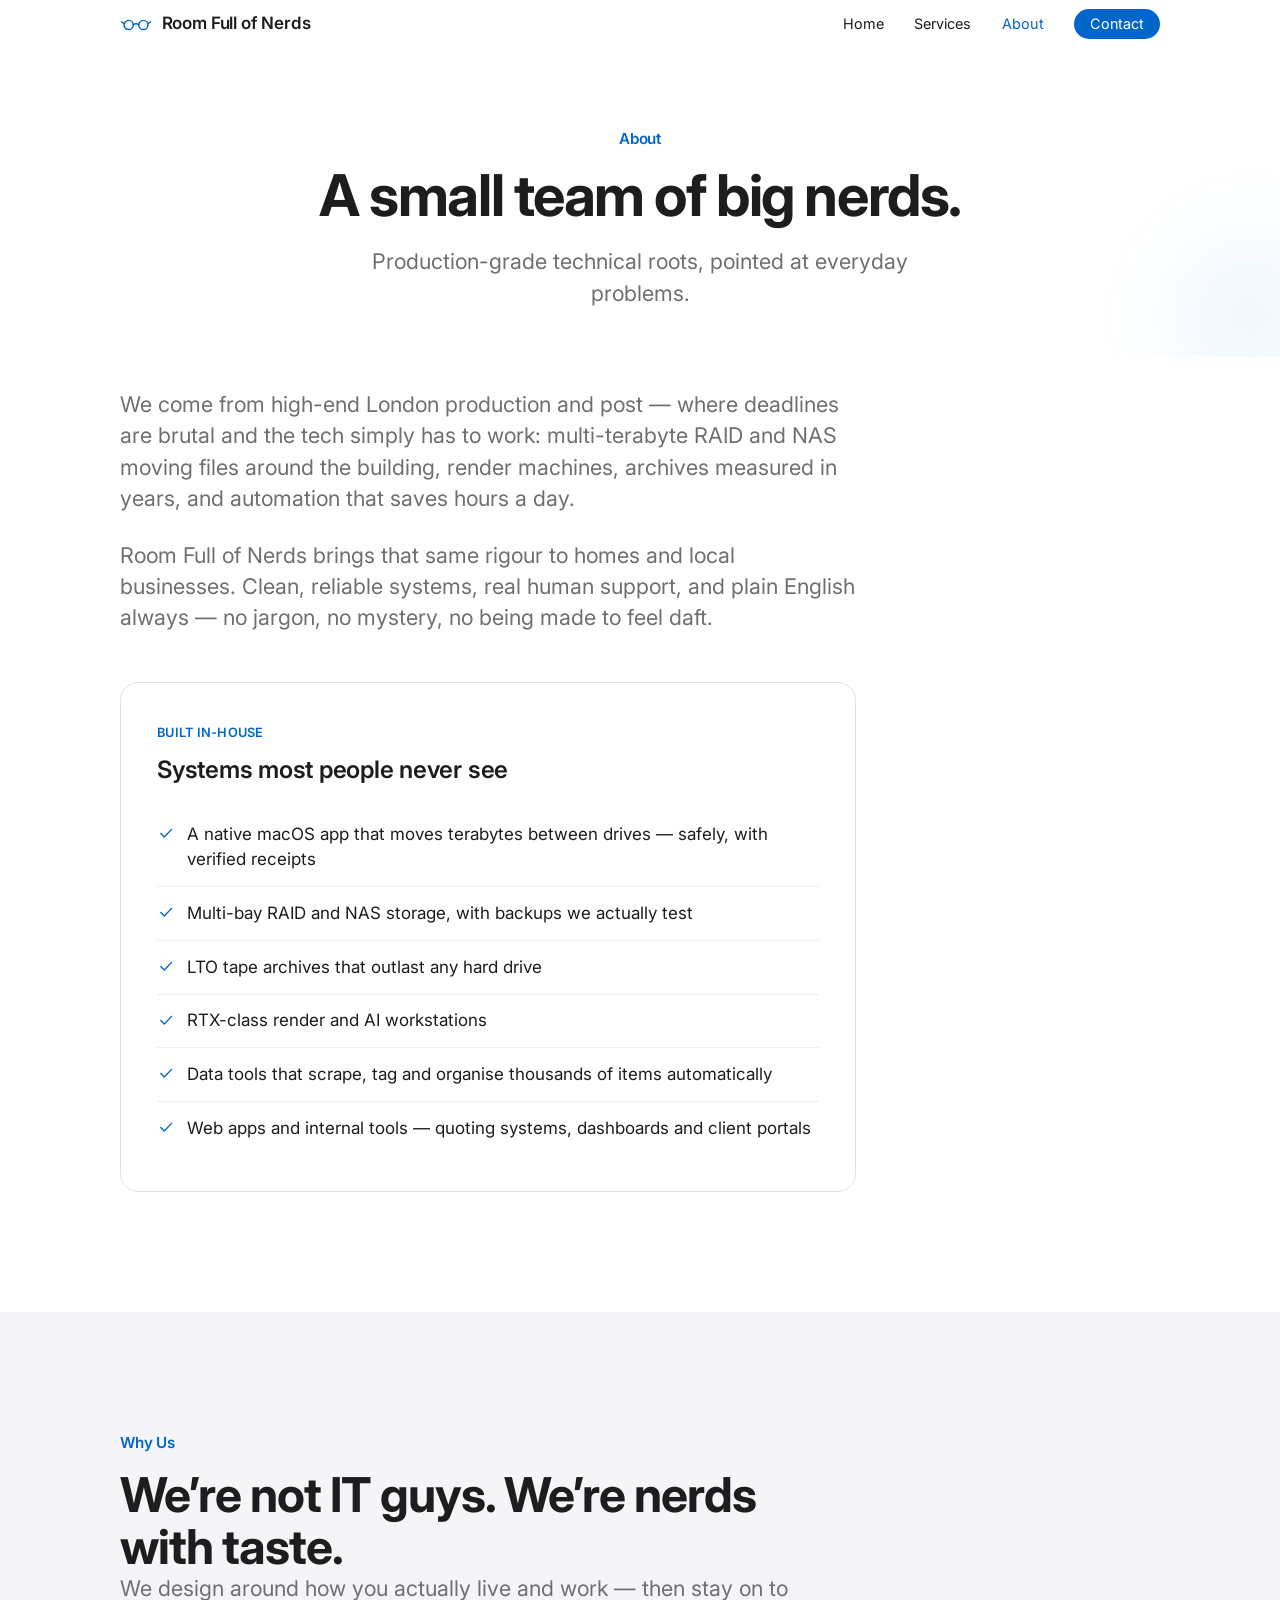
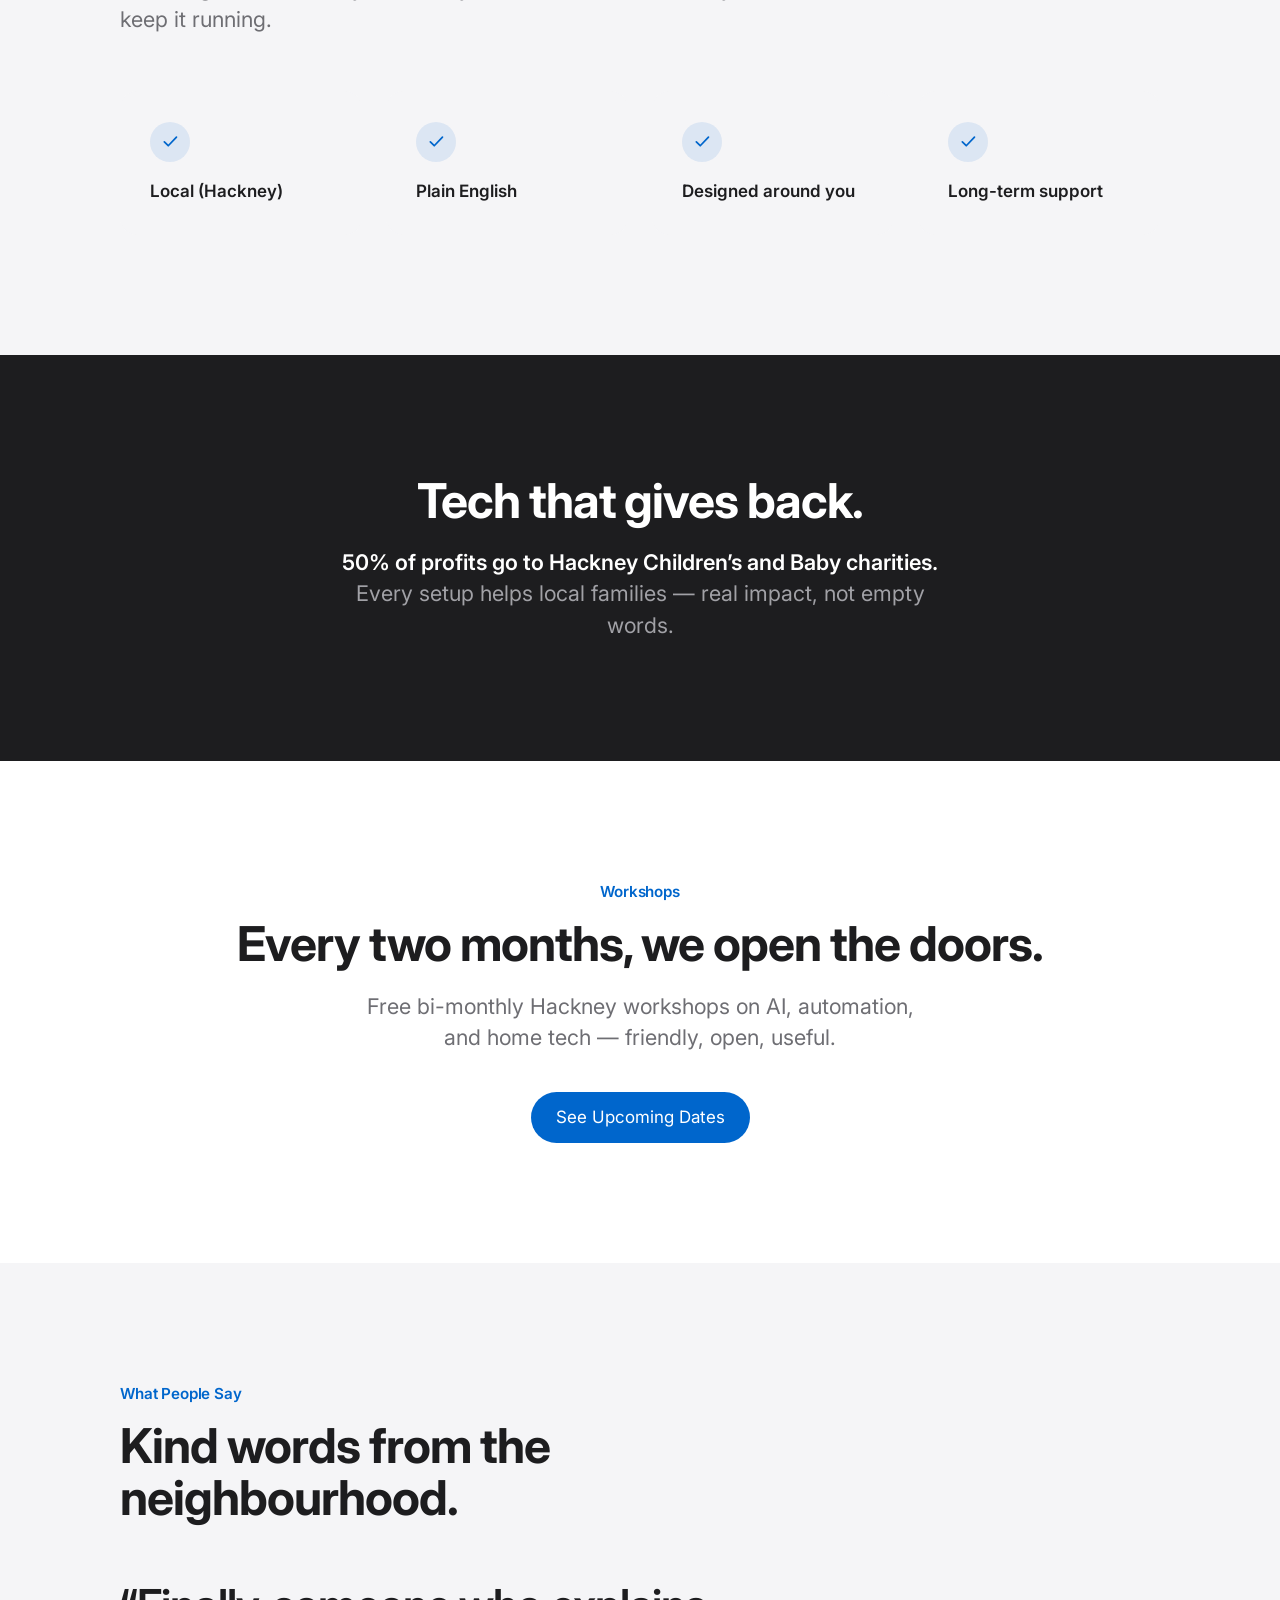
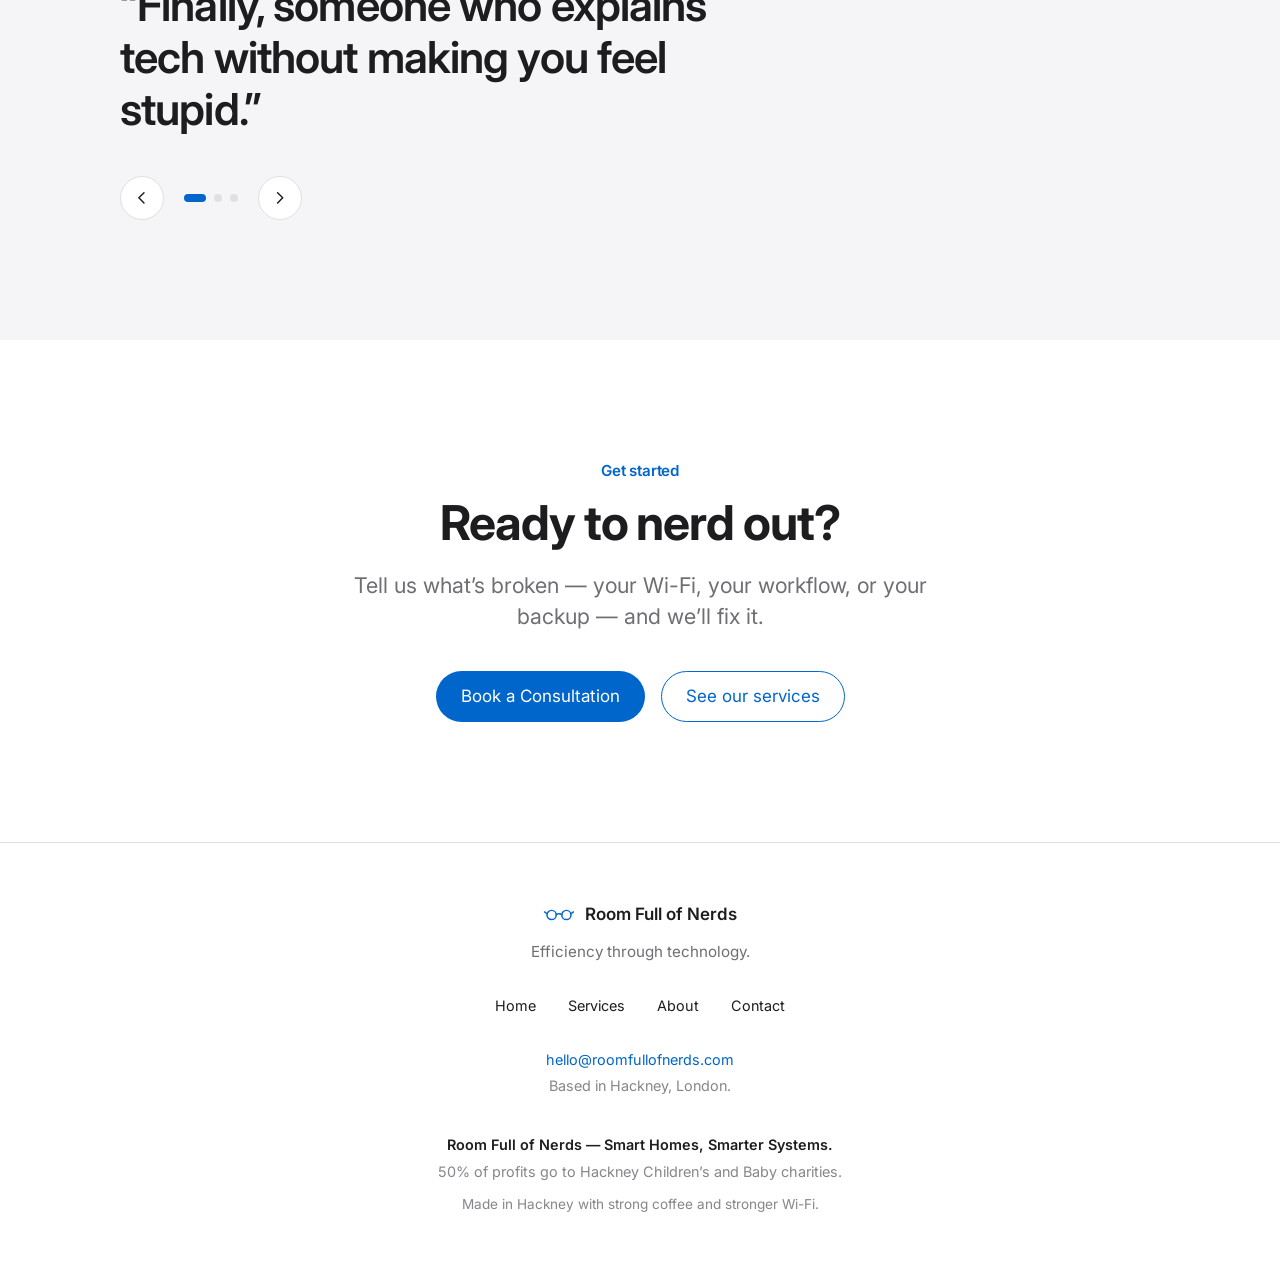
==== commit 92766c75: "Add brand tagline 'Efficiency through technology.' under the footer lockup, all pages Co-Authored-By" ====
--- a/about.html
+++ b/about.html
@@ -159,6 +159,7 @@
       <span class="logo-mark" aria-hidden="true"><svg viewBox="0 0 52 24" fill="none" stroke="currentColor" stroke-width="2.4" stroke-linecap="round" stroke-linejoin="round"><circle class="lens-l" cx="14" cy="13" r="7.5"/><circle cx="38" cy="13" r="7.5"/><path d="M21.5 12.5q4.5-3 9 0"/><path d="M6.5 11 2.5 8"/><path d="M45.5 11 49.5 8"/></svg></span>
       <span>Room Full of Nerds</span>
     </a>
+    <p class="footer-motto">Efficiency through technology.</p>
     <nav aria-label="Footer">
       <ul class="footer-links">
         <li><a href="index.html">Home</a></li>
--- a/styles.css
+++ b/styles.css
@@ -271,6 +271,7 @@
 .footer-brand .logo-mark { width: 2rem; color: var(--blue); }
 .footer-brand:hover .lens-l { animation: wink 0.55s var(--ease); }
 .footer-links { display: flex; flex-wrap: wrap; justify-content: center; gap: 0.75rem 2rem; margin-bottom: 1.75rem; }
+.footer-motto { margin: -1.25rem 0 1.75rem; font-size: 0.95rem; color: var(--ink-muted); }
 .footer-quip { margin-top: 0.4rem; font-size: 0.85rem; color: var(--ink-faint); }
 .footer-links a { color: var(--ink); font-size: 0.9rem; text-decoration: none; }
 .footer-links a:hover { color: var(--blue); }
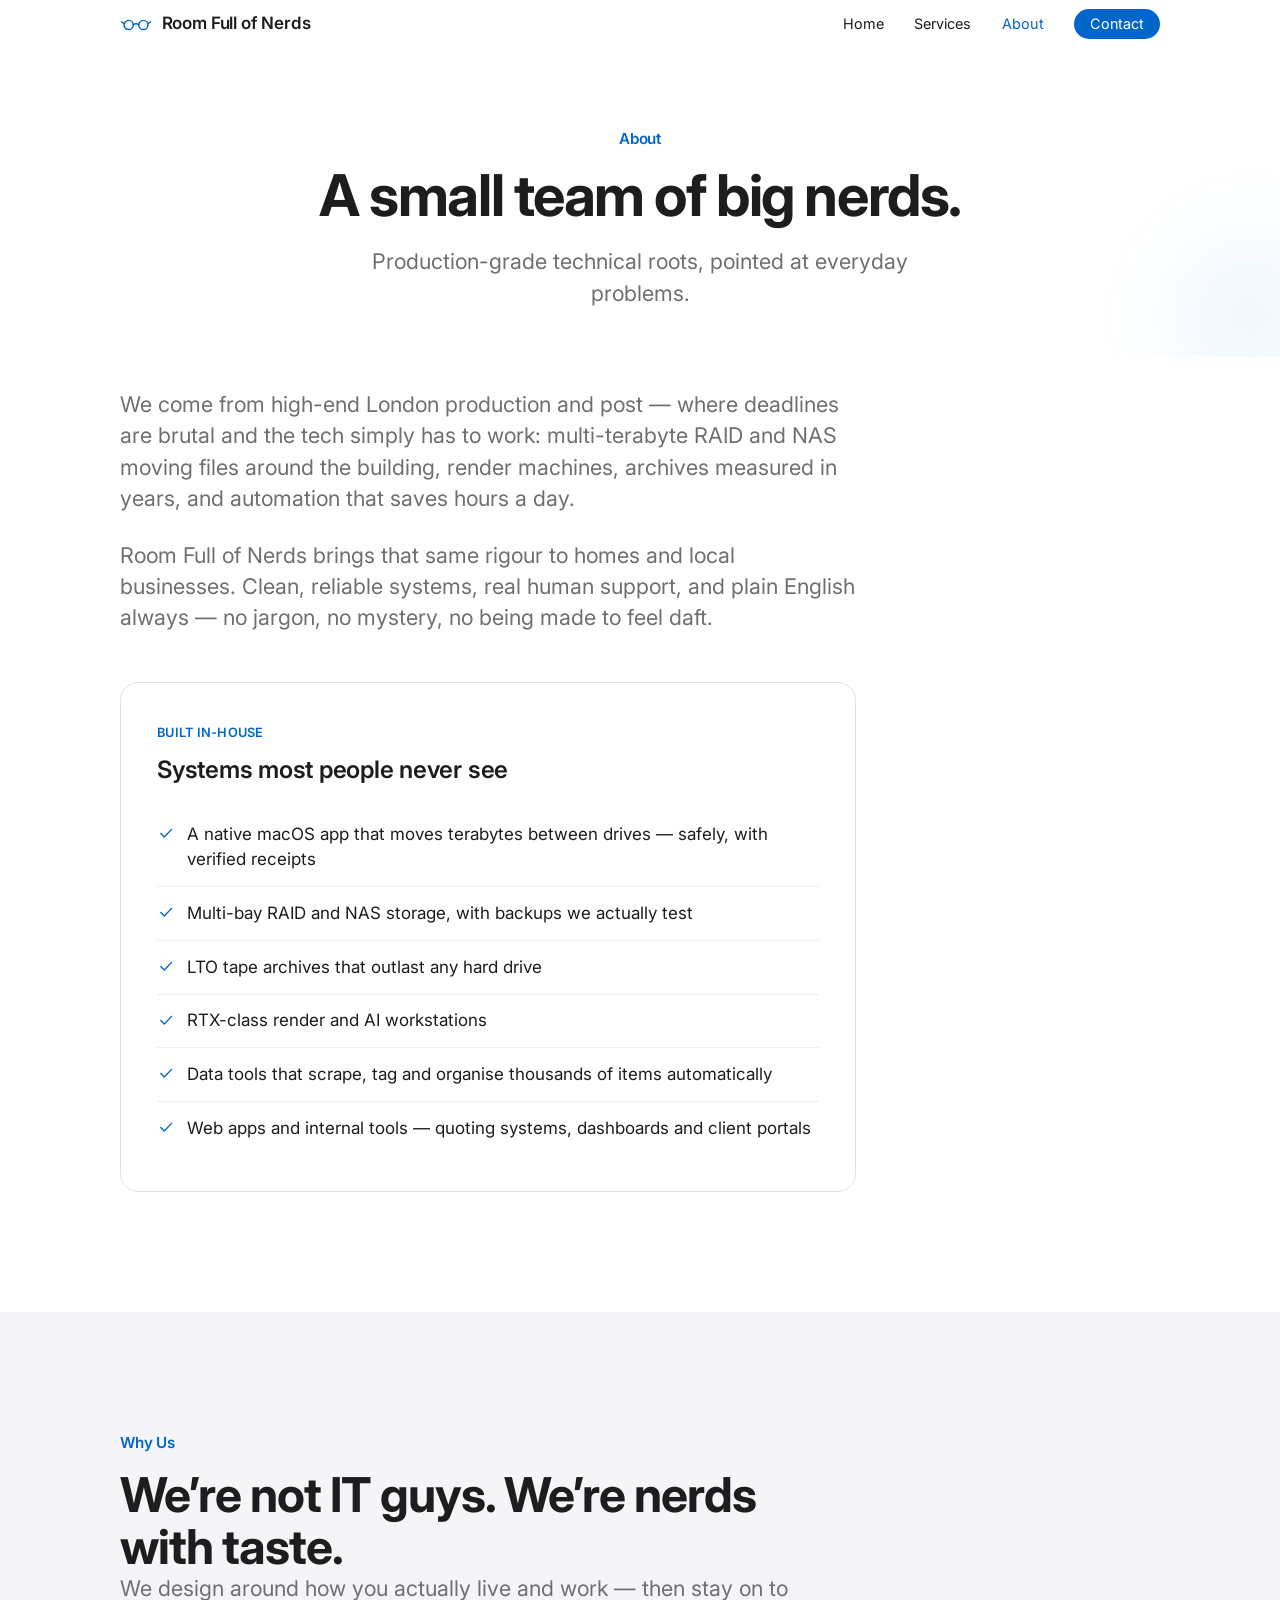
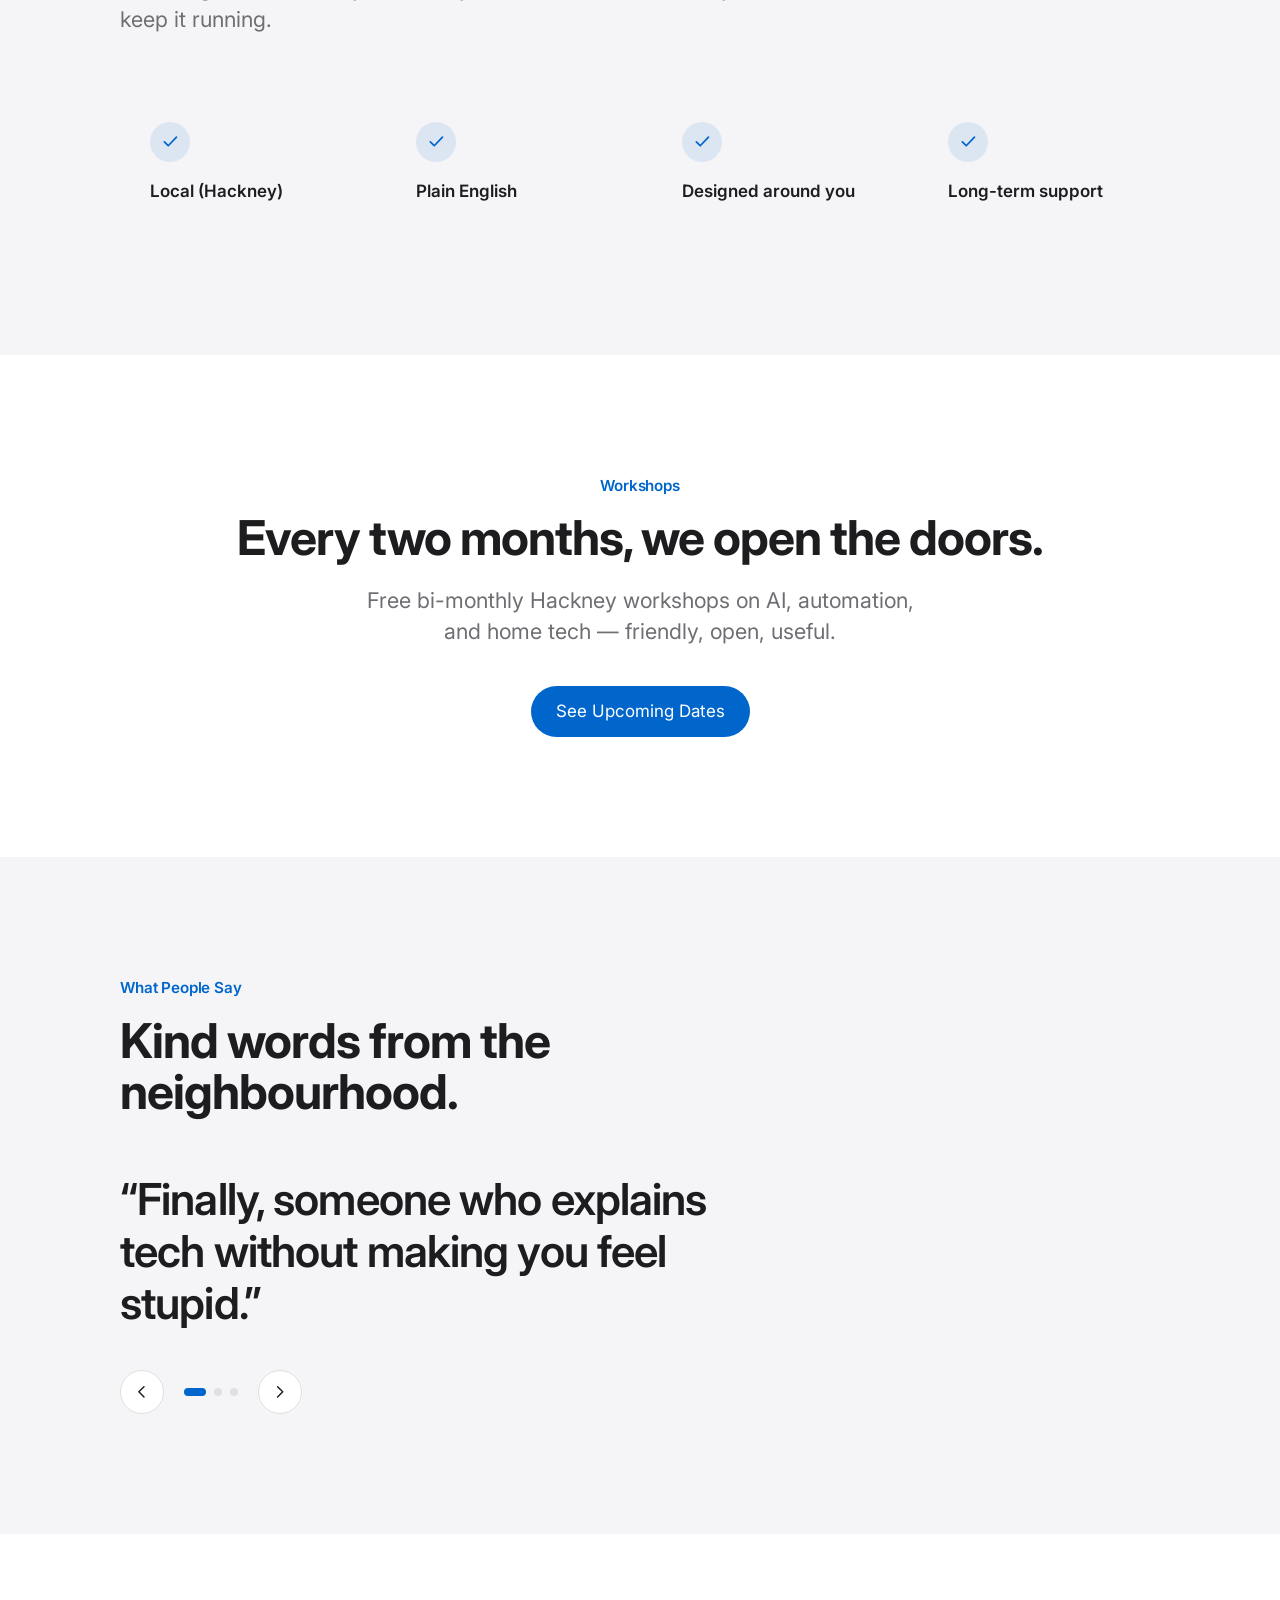
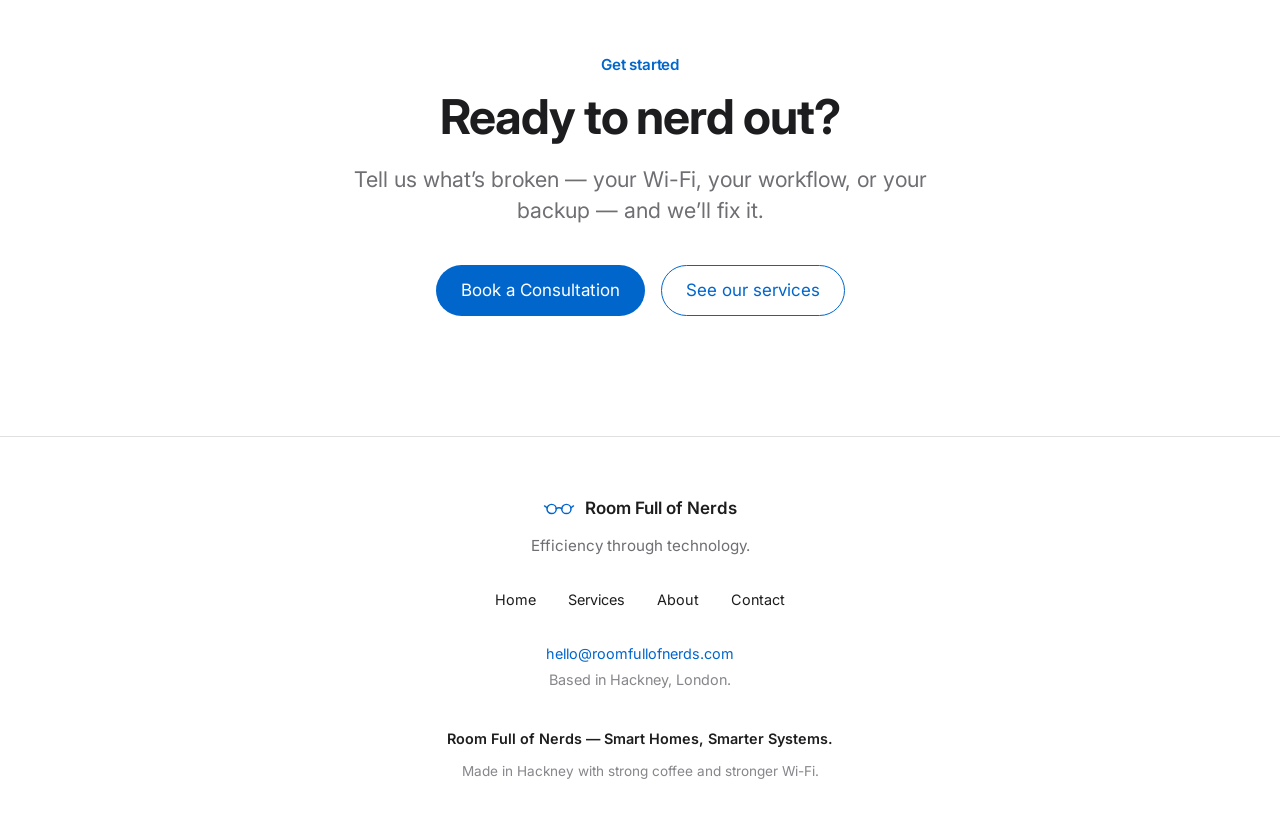
==== commit abbfed7a: "Replace device drawings with photorealistic turntables; remove charity claims" ====
--- a/about.html
+++ b/about.html
@@ -9,7 +9,7 @@
 <link rel="preconnect" href="https://fonts.gstatic.com" crossorigin>
 <link href="https://fonts.googleapis.com/css2?family=Inter:wght@400;600;700&display=swap" rel="stylesheet">
 <link rel="icon" href="data:image/svg+xml,%3Csvg%20xmlns='http://www.w3.org/2000/svg'%20viewBox='0%200%2032%2032'%3E%3Cg%20fill='none'%20stroke='%230066cc'%20stroke-width='2.6'%20stroke-linecap='round'%20stroke-linejoin='round'%3E%3Ccircle%20cx='11'%20cy='17'%20r='5.5'/%3E%3Ccircle%20cx='21'%20cy='17'%20r='5.5'/%3E%3Cpath%20d='M15.5%2016.5q1.5-1.2%203%200'/%3E%3Cpath%20d='M5.5%2015%203%2013'/%3E%3Cpath%20d='M26.5%2015%2029%2013'/%3E%3C/g%3E%3C/svg%3E">
-<link rel="stylesheet" href="styles.css">
+<link rel="stylesheet" href="styles.css?v=turntables1">
 </head>
 <body>
 <div class="scroll-progress" aria-hidden="true"></div>
@@ -90,14 +90,7 @@
     </div>
   </section>
 
-  <section class="tile-section on-dark">
-    <div class="container" data-reveal>
-      <h2>Tech that gives back.</h2>
-      <p class="lead"><strong>50% of profits go to Hackney Children’s and Baby charities.</strong> Every setup helps local families — real impact, not empty words.</p>
-    </div>
-  </section>
-
-  <section class="band bg-canvas">
+<section class="band bg-canvas">
     <div class="container" data-reveal>
       <p class="eyebrow">Workshops</p>
       <h2>Every two months, we open the doors.</h2>
@@ -170,11 +163,11 @@
     </nav>
     <p><a class="footer-email" href="mailto:hello@roomfullofnerds.com">hello@roomfullofnerds.com</a></p>
     <p>Based in Hackney, London.</p>
-    <p class="tagline"><strong>Room Full of Nerds — Smart Homes, Smarter Systems.</strong><br>50% of profits go to Hackney Children’s and Baby charities.</p>
+    <p class="tagline"><strong>Room Full of Nerds — Smart Homes, Smarter Systems.</strong></p>
     <p class="footer-quip">Made in Hackney with strong coffee and stronger Wi-Fi.</p>
   </div>
 </footer>
 
-<script src="app.js"></script>
+<script src="app.js?v=turntables1"></script>
 </body>
 </html>
--- a/styles.css
+++ b/styles.css
@@ -131,9 +131,9 @@
 .logo-mark { display: inline-flex; width: 2rem; color: var(--blue); }
 .logo-mark svg { width: 100%; height: auto; overflow: visible; }
 .logo-mark .lens-l { transform-box: fill-box; transform-origin: center; }
-.logo:hover .lens-l { animation: wink 0.55s var(--ease); }
+.logo:hover .lens-l, .lens-l.blink { animation: wink 0.55s var(--ease); }
 @keyframes wink { 0%, 100% { transform: scaleY(1); } 45% { transform: scaleY(0.1); } }
-@media (prefers-reduced-motion: reduce) { .logo:hover .lens-l { animation: none; } }
+@media (prefers-reduced-motion: reduce) { .logo:hover .lens-l, .lens-l.blink { animation: none; } }
 .nav-links { display: flex; align-items: center; gap: 1.9rem; }
 .nav-links a { font-size: 0.9rem; font-weight: 400; color: var(--ink); text-decoration: none; transition: color 0.2s var(--ease); }
 .nav-links a:hover, .nav-links a.active { color: var(--blue); }
@@ -201,6 +201,71 @@
 .service-card .icon svg { width: 2rem; height: 2rem; }
 .service-card h3 { margin-bottom: 0.5rem; }
 .service-card p { color: var(--ink-muted); font-size: 1.0625rem; }
+
+/* ===== Feature: own your software ===== */
+.feature-card {
+  display: grid; grid-template-columns: 1.25fr 1fr; gap: 3rem; align-items: center;
+  padding: 3rem; border-radius: var(--r-lg);
+  background: linear-gradient(180deg, rgba(0,102,204,0.06), rgba(0,102,204,0.015));
+  border: 1px solid rgba(0,102,204,0.18);
+}
+.feature-card h2 { font-size: clamp(1.9rem, 3.4vw, 2.6rem); }
+.feature-card .eyebrow { margin-bottom: 0.7rem; }
+.feature-card .lead { margin: 1rem 0 1.8rem; color: var(--ink-muted); }
+.feature-compare { display: flex; flex-direction: column; gap: 0.7rem; }
+.compare-row { display: flex; justify-content: space-between; align-items: center; gap: 1rem; padding: 1rem 1.25rem; border-radius: var(--r-card); font-size: 1rem; }
+.compare-row.rented { background: var(--canvas); border: 1px dashed var(--hairline); color: var(--ink-faint); }
+.compare-row.rented .amount { text-decoration: line-through; }
+.compare-row.owned { background: var(--blue); color: #fff; font-weight: 600; }
+.compare-arrow { align-self: center; color: var(--blue); font-size: 1.3rem; line-height: 1; }
+@media (max-width: 768px) { .feature-card { grid-template-columns: 1fr; gap: 2rem; padding: 2rem; } }
+
+/* ===== Device rotator (rotating kit illustrations) ===== */
+.device-rotator { display: flex; flex-direction: column; align-items: center; gap: 1.1rem; }
+.dr-stage {
+  position: relative; width: 220px; height: 236px;
+  perspective: 1000px; transform-style: preserve-3d;
+}
+.dr-stage::before {
+  content: ''; position: absolute; top: 46%; left: 50%; z-index: 0;
+  width: 210px; height: 210px; transform: translate(-50%, -50%);
+  background: radial-gradient(circle, rgba(0, 102, 204, 0.07), transparent 68%);
+  border-radius: 50%; pointer-events: none;
+}
+.dr-item {
+  position: absolute; inset: 0; z-index: 1;
+  display: flex; flex-direction: column; align-items: center; justify-content: center; gap: 1rem;
+  opacity: 0; transform: rotateY(-38deg) scale(0.88);
+  transition: opacity 0.8s var(--ease), transform 0.8s var(--ease);
+  backface-visibility: hidden; pointer-events: none;
+}
+.dr-item.is-active { opacity: 1; transform: none; }
+.dr-art { color: var(--blue); line-height: 0; }
+.dr-art svg { width: clamp(150px, 48vw, 178px); height: auto; overflow: visible; }
+.dr-caption { font-size: 0.95rem; font-weight: 600; letter-spacing: -0.01em; color: var(--ink); }
+
+/* idle micro-animations — only while the device is the visible one */
+@keyframes dr-blink  { 0%, 100% { opacity: 1; } 50% { opacity: 0.18; } }
+@keyframes dr-cursor { 0% { opacity: 1; } 50% { opacity: 0; } }
+@keyframes dr-ripple { 0% { opacity: 0.14; } 42% { opacity: 1; } 100% { opacity: 0.14; } }
+@keyframes dr-spin   { to { transform: rotate(360deg); } }
+@keyframes dr-wave   { 0%, 100% { opacity: 0.35; transform: scaleY(0.6); } 50% { opacity: 1; transform: scaleY(1); } }
+
+.dr-item.is-active .dr-blink  { animation: dr-blink 1.5s var(--ease) infinite; }
+.dr-item.is-active .dr-cursor { animation: dr-cursor 1.06s step-end infinite; }
+.dr-item.is-active .dr-arc    { animation: dr-ripple 2.6s var(--ease) infinite; }
+.dr-item.is-active .dr-arc-2  { animation-delay: 0.28s; }
+.dr-item.is-active .dr-arc-3  { animation-delay: 0.56s; }
+.dr-spin  { transform-box: view-box; transform-origin: 52px 60px; }
+.dr-item.is-active .dr-spin   { animation: dr-spin 3.6s linear infinite; }
+.dr-wave  { transform-box: fill-box; transform-origin: center; }
+.dr-item.is-active .dr-wave   { animation: dr-wave 2.4s var(--ease) infinite; }
+
+/* reduced motion: no flip, no idle motion — one static device */
+@media (prefers-reduced-motion: reduce) {
+  .device-rotator .dr-item { transition: none !important; }
+  .device-rotator * { animation: none !important; }
+}
 
 /* ===== Dark statement tile ===== */
 .tile-section { background: var(--tile); color: var(--on-dark); text-align: center; }
@@ -312,3 +377,14 @@
   .step-number { flex-shrink: 0; margin: 0; }
   .orb { display: none; }
 }
+
+/* Photorealistic turntables */
+.dr-stage {width:min(100%,520px);height:auto;aspect-ratio:1;perspective:none;transform-style:flat;}
+.dr-stage::before {display:none;}
+.dr-item {margin:0;gap:0;transform:none;visibility:hidden;transition:none;}
+.dr-item.is-active {visibility:visible;opacity:1;}
+.dr-video {display:block;width:100%;height:100%;object-fit:contain;background:#fff;}
+.device-rotator > .dr-caption {margin:0;min-height:1.5em;}
+.dr-controls {display:flex;align-items:center;gap:14px;}
+.dr-controls button {border:1px solid #e0e0e0;background:#fff;color:#0066cc;border-radius:999px;padding:8px 16px;font:inherit;cursor:pointer;}
+.dr-controls button:focus-visible {outline:2px solid #0066cc;outline-offset:3px;}
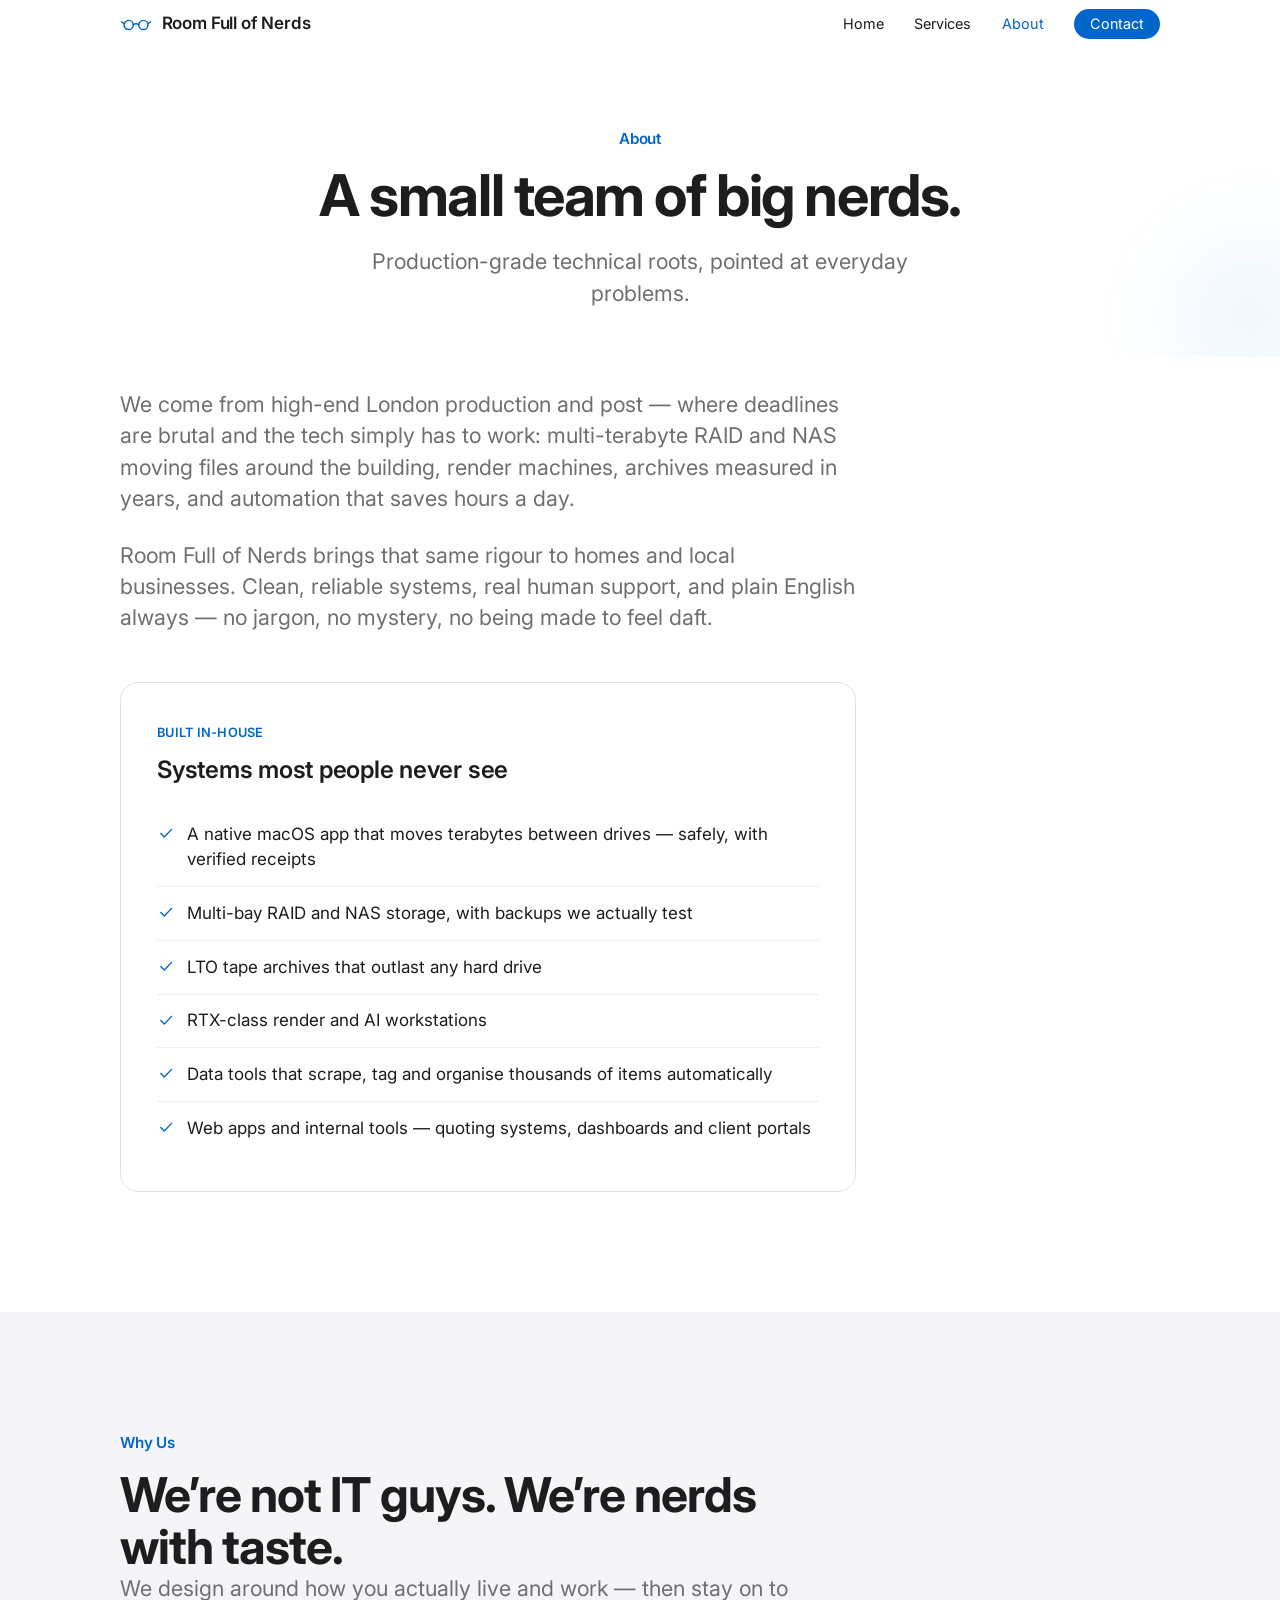
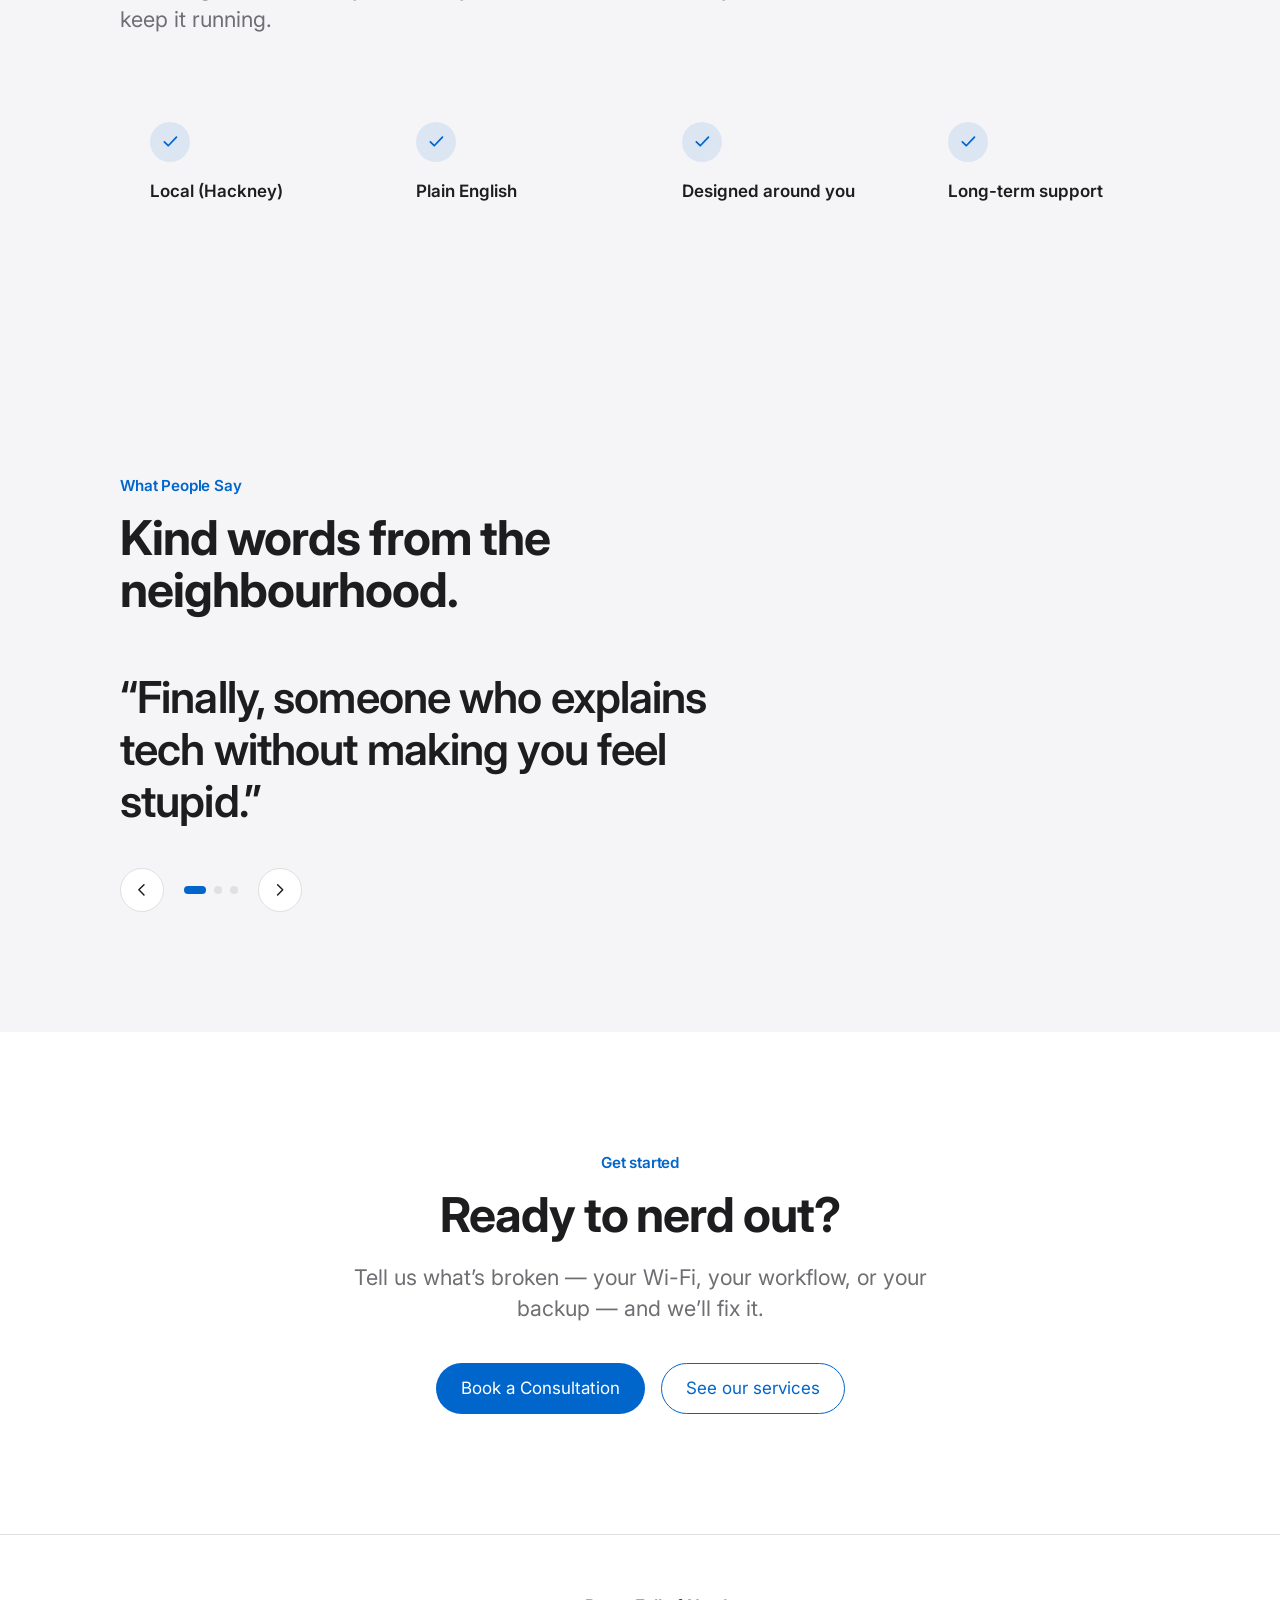
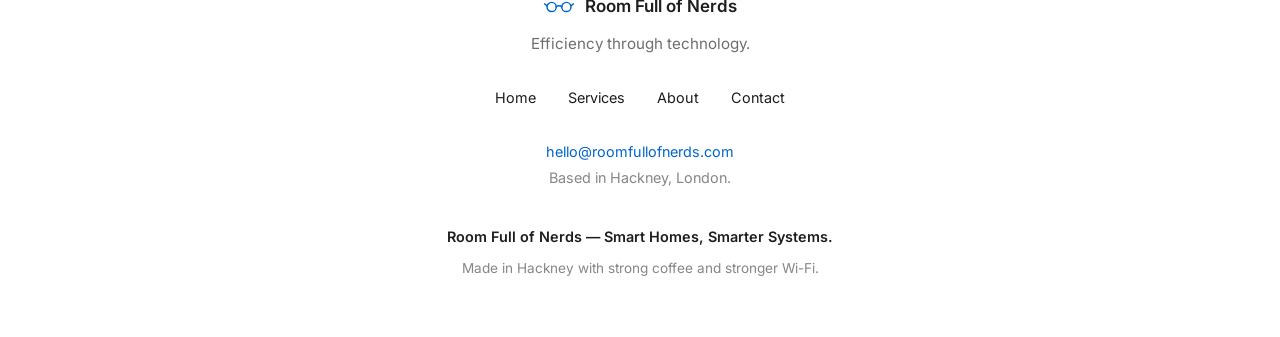
==== commit 12704958: "Reshape services around the new AI-led list (12 services); remove Workshops section Co-Authored-By: " ====
--- a/about.html
+++ b/about.html
@@ -90,16 +90,6 @@
     </div>
   </section>
 
-<section class="band bg-canvas">
-    <div class="container" data-reveal>
-      <p class="eyebrow">Workshops</p>
-      <h2>Every two months, we open the doors.</h2>
-      <p class="lead">Free bi-monthly Hackney workshops on AI, automation, and home tech — friendly, open, useful.</p>
-      <!-- TODO: link to the real dates page (Luma / Eventbrite / Meetup) -->
-      <a href="contact.html" class="btn btn-primary">See Upcoming Dates</a>
-    </div>
-  </section>
-
   <section class="bg-parchment">
     <div class="container">
       <div class="section-head" data-reveal>
